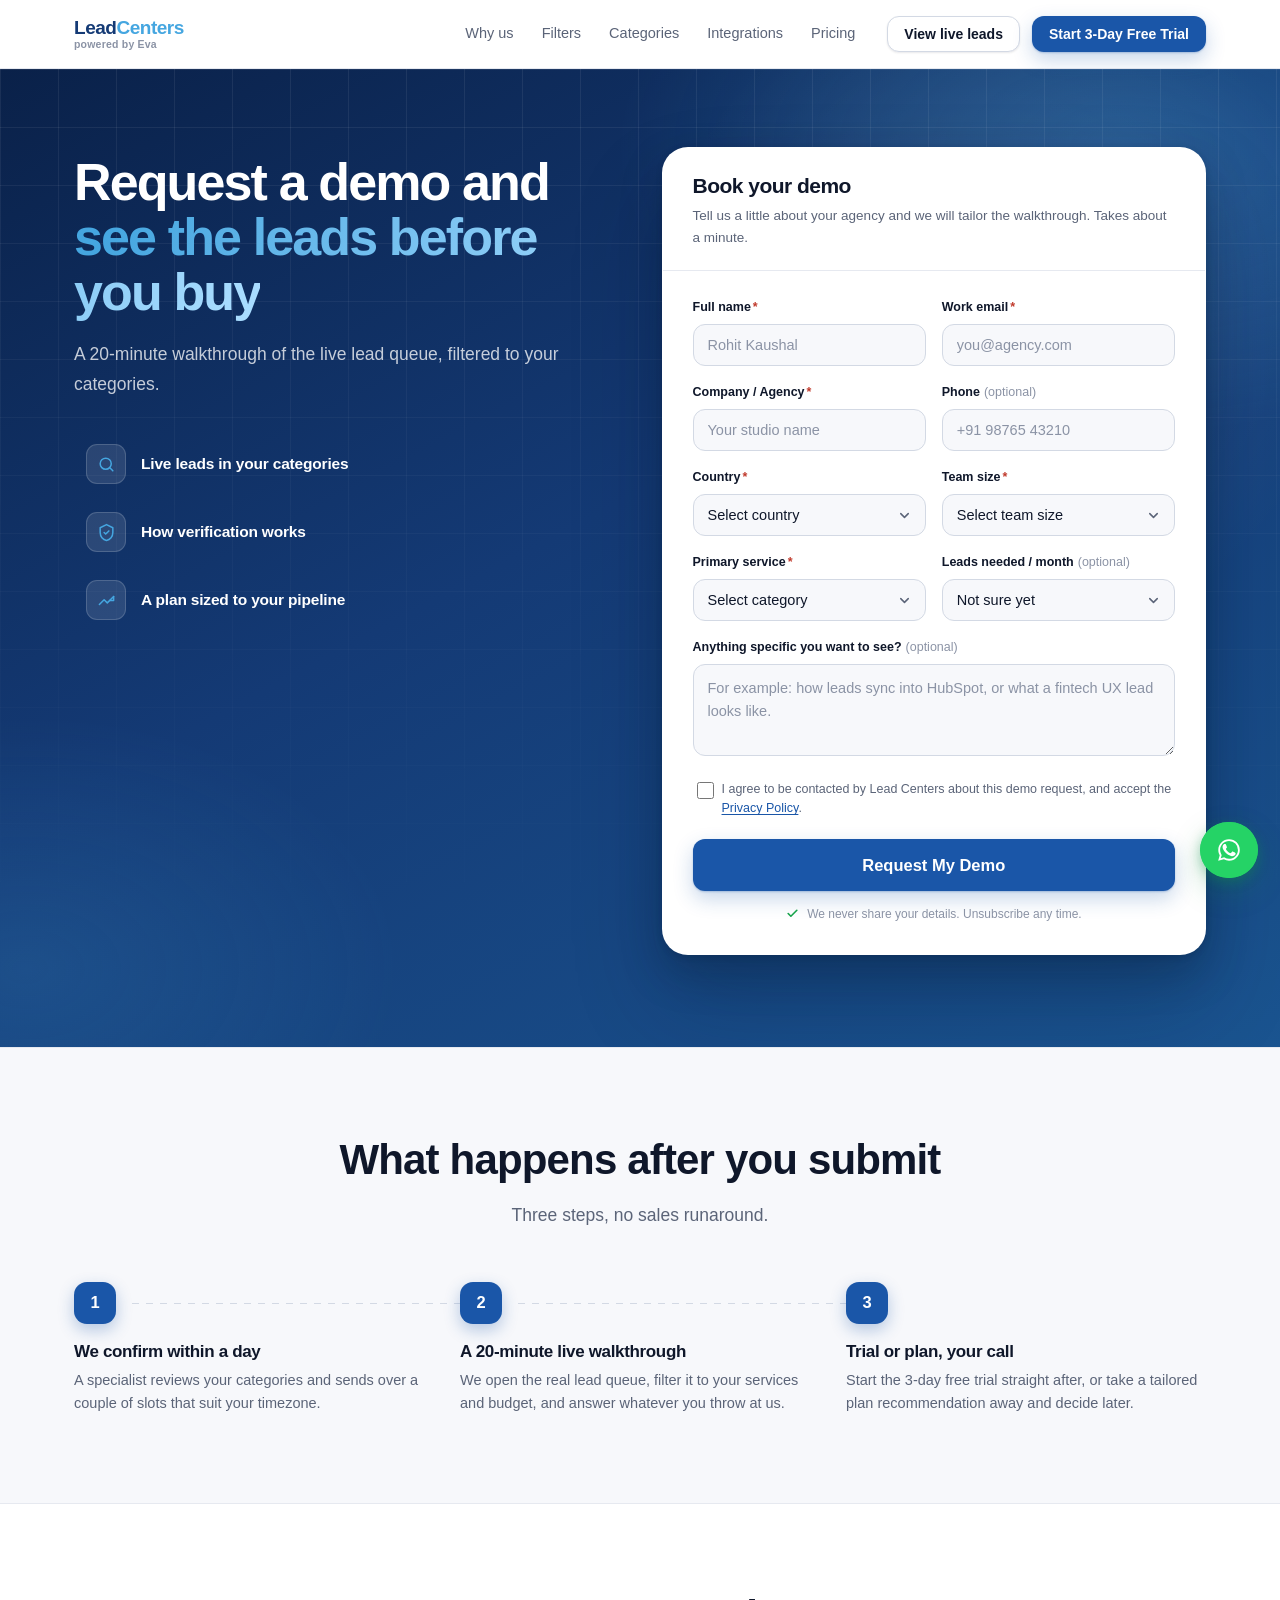
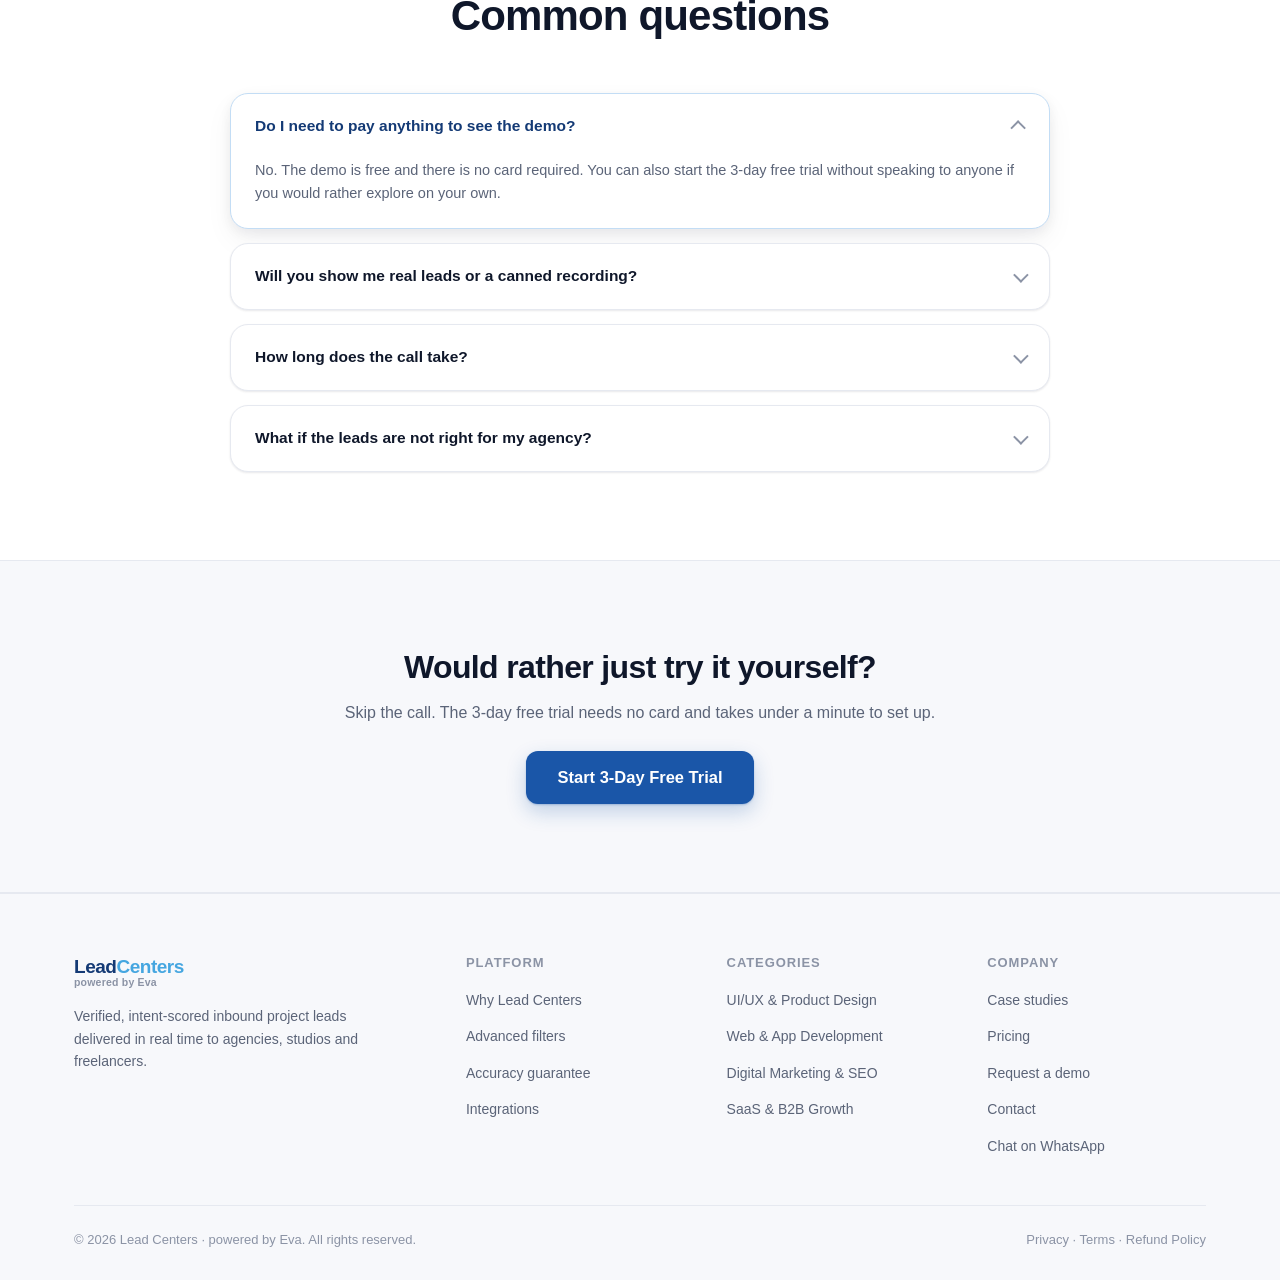
==== demo/index.html @ 60be4089 "Fix dead-end links, add WhatsApp contact Links - The four pricing-card CTAs (Start Free Trial, Get S" ====
<!DOCTYPE html>
<html lang="en">
<head>
<meta charset="utf-8">
<meta name="viewport" content="width=device-width, initial-scale=1">
<title>Request a Demo | Lead Centers</title>
<meta name="description" content="Book a 20-minute walkthrough of Lead Centers. See live verified inbound project leads, advanced filters and CRM sync before you commit to anything.">
<meta name="theme-color" content="#143a75">

<meta property="og:type" content="website">
<meta property="og:title" content="Request a Demo | Lead Centers">
<meta property="og:description" content="See how Lead Centers delivers verified, intent-scored inbound project leads straight to your inbox.">

<link rel="icon" type="image/svg+xml" href="../assets/img/favicon.svg">

<!-- Stylesheets: load order matters -->
<link rel="stylesheet" href="../assets/css/base.css">
<link rel="stylesheet" href="../assets/css/layout.css">
<link rel="stylesheet" href="../assets/css/components.css">
<link rel="stylesheet" href="../assets/css/responsive.css">
<link rel="stylesheet" href="../assets/css/demo.css">
</head>
<body>

<!-- ══════════════════════════════════════ HEADER ══════════════════════════ -->
<header class="site-head">
  <div class="wrap">
    <div class="site-head__inner" id="headInner">
      <a href="../index.html" class="brand" aria-label="Lead Centers home">
        <span class="brand__word">
          <b>Lead<em>Centers</em></b>
          <small>powered by Eva</small>
        </span>
      </a>

      <nav class="nav" aria-label="Primary">
        <a href="../index.html#benefits">Why us</a>
        <a href="../index.html#filters">Filters</a>
        <a href="../index.html#categories">Categories</a>
        <a href="../index.html#integrations">Integrations</a>
        <a href="../index.html#pricing">Pricing</a>
      </nav>

      <div class="head-cta">
        <a href="../index.html#preview" class="btn btn--ghost btn--sm">View live leads</a>
        <a href="../index.html#pricing" class="btn btn--primary btn--sm">Start 3-Day Free Trial</a>
      </div>

      <button class="burger" id="burger" aria-label="Toggle menu" aria-expanded="false"><span></span></button>
    </div>
  </div>

  <div class="nav-drop" id="navDrop">
    <div class="wrap" style="padding-inline:0">
      <a href="../index.html#benefits">Why us</a>
      <a href="../index.html#filters">Filters</a>
      <a href="../index.html#categories">Categories</a>
      <a href="../index.html#integrations">Integrations</a>
      <a href="../index.html#pricing">Pricing</a>
      <a href="../index.html#preview">Live lead preview</a>
      <a href="../index.html#pricing" class="btn btn--primary btn--block">Start 3-Day Free Trial</a>
    </div>
  </div>
</header>

<!-- ══════════════════════════════ DEMO REQUEST ════════════════════════════ -->
<section class="demo" id="top">
  <svg width="0" height="0" style="position:absolute" aria-hidden="true" focusable="false">
    <symbol id="i-check" viewBox="0 0 24 24"><path d="M20 6 9 17l-5-5" fill="none" stroke="currentColor" stroke-width="3.2" stroke-linecap="round" stroke-linejoin="round"/></symbol>
  </svg>

  <div class="wrap">
    <div class="demo__grid">

      <!-- Left: pitch -->
      <div class="demo__pitch">
        <h1>Request a demo and <span class="accent">see the leads before you buy</span></h1>

        <p class="demo__sub">
          A 20-minute walkthrough of the live lead queue, filtered to your categories.
        </p>

        <div class="demo__points">
          <div class="dpoint">
            <div class="dpoint__ic">
              <svg width="19" height="19" viewBox="0 0 24 24" fill="none" stroke="currentColor" stroke-width="1.9" stroke-linecap="round" stroke-linejoin="round"><circle cx="11" cy="11" r="7"/><path d="m20 20-3.5-3.5"/></svg>
            </div>
            <b>Live leads in your categories</b>
          </div>

          <div class="dpoint">
            <div class="dpoint__ic">
              <svg width="19" height="19" viewBox="0 0 24 24" fill="none" stroke="currentColor" stroke-width="1.9" stroke-linecap="round" stroke-linejoin="round"><path d="M12 2 4 6v6c0 5 3.4 9.2 8 10 4.6-.8 8-5 8-10V6Z"/><path d="m9 12 2 2 4-4"/></svg>
            </div>
            <b>How verification works</b>
          </div>

          <div class="dpoint">
            <div class="dpoint__ic">
              <svg width="19" height="19" viewBox="0 0 24 24" fill="none" stroke="currentColor" stroke-width="1.9" stroke-linecap="round" stroke-linejoin="round"><path d="M3 17l6-6 4 4 8-8"/><path d="M21 7v5h-5"/></svg>
            </div>
            <b>A plan sized to your pipeline</b>
          </div>
        </div>

      </div>

      <!-- Right: form -->
      <div class="fcard" id="fcard">
        <div class="fcard__head">
          <h2>Book your demo</h2>
          <p>Tell us a little about your agency and we will tailor the walkthrough. Takes about a minute.</p>
        </div>

        <div class="fcard__body">
          <form id="demoForm" novalidate>
            <div class="frow">
              <label class="field" data-field>
                <span class="field__label">Full name<span class="req">*</span></span>
                <input type="text" name="name" placeholder="Rohit Kaushal" autocomplete="name" required>
                <span class="field__err">Please enter your full name.</span>
              </label>

              <label class="field" data-field>
                <span class="field__label">Work email<span class="req">*</span></span>
                <input type="email" name="email" placeholder="you@agency.com" autocomplete="email" required>
                <span class="field__err">Please enter a valid work email address.</span>
              </label>
            </div>

            <div class="frow">
              <label class="field" data-field>
                <span class="field__label">Company / Agency<span class="req">*</span></span>
                <input type="text" name="company" placeholder="Your studio name" autocomplete="organization" required>
                <span class="field__err">Please enter your company name.</span>
              </label>

              <label class="field" data-field>
                <span class="field__label">Phone<span class="opt">(optional)</span></span>
                <input type="tel" name="phone" placeholder="+91 98765 43210" autocomplete="tel">
                <span class="field__err">Please enter a valid phone number.</span>
              </label>
            </div>

            <div class="frow">
              <label class="field" data-field>
                <span class="field__label">Country<span class="req">*</span></span>
                <select name="country" required>
                  <option value="">Select country</option>
                  <option>India</option>
                  <option>United States</option>
                  <option>United Kingdom</option>
                  <option>Canada</option>
                  <option>Australia</option>
                  <option>United Arab Emirates</option>
                  <option>Singapore</option>
                  <option>Germany</option>
                  <option>Other</option>
                </select>
                <span class="field__err">Please select your country.</span>
              </label>

              <label class="field" data-field>
                <span class="field__label">Team size<span class="req">*</span></span>
                <select name="team" required>
                  <option value="">Select team size</option>
                  <option>Just me</option>
                  <option>2 to 5</option>
                  <option>6 to 10</option>
                  <option>11 to 20</option>
                  <option>21+</option>
                </select>
                <span class="field__err">Please select your team size.</span>
              </label>
            </div>

            <div class="frow">
              <label class="field" data-field>
                <span class="field__label">Primary service<span class="req">*</span></span>
                <select name="category" required>
                  <option value="">Select category</option>
                  <option>UI/UX &amp; Product Design</option>
                  <option>Web &amp; App Development</option>
                  <option>Digital Marketing &amp; SEO</option>
                  <option>SaaS &amp; B2B Growth</option>
                  <option>Multiple categories</option>
                </select>
                <span class="field__err">Please select your primary service.</span>
              </label>

              <label class="field" data-field>
                <span class="field__label">Leads needed / month<span class="opt">(optional)</span></span>
                <select name="volume">
                  <option value="">Not sure yet</option>
                  <option>Under 10</option>
                  <option>10 to 25</option>
                  <option>26 to 50</option>
                  <option>51 to 100</option>
                  <option>100+</option>
                </select>
                <span class="field__err"></span>
              </label>
            </div>

            <label class="field" data-field>
              <span class="field__label">Anything specific you want to see?<span class="opt">(optional)</span></span>
              <textarea name="message" placeholder="For example: how leads sync into HubSpot, or what a fintech UX lead looks like."></textarea>
              <span class="field__err"></span>
            </label>

            <label class="consent" id="consentWrap">
              <input type="checkbox" name="consent" required>
              <span>I agree to be contacted by Lead Centers about this demo request, and accept the <a href="#top">Privacy Policy</a>.</span>
            </label>

            <button type="submit" class="btn btn--primary btn--block btn--lg">Request My Demo</button>

            <p class="fcard__foot">
              <svg width="13" height="13" viewBox="0 0 24 24" fill="none" stroke="currentColor" stroke-width="3" stroke-linecap="round" stroke-linejoin="round"><polyline points="20 6 9 17 4 12"/></svg>
              We never share your details. Unsubscribe any time.
            </p>
          </form>
        </div>

        <div class="fdone" id="fdone">
          <div class="fdone__ic">
            <svg width="28" height="28" viewBox="0 0 24 24" fill="none" stroke="currentColor" stroke-width="2.8" stroke-linecap="round" stroke-linejoin="round"><polyline points="20 6 9 17 4 12"/></svg>
          </div>
          <h2>Demo request received</h2>
          <p>Thanks, <span id="doneName">there</span>. Our team will reach out within one business day to schedule your walkthrough.</p>
          <a href="../index.html#pricing" class="btn btn--ghost">Meanwhile, view pricing</a>
        </div>
      </div>

    </div>
  </div>
</section>

<!-- ══════════════════════════ WHAT HAPPENS NEXT ═══════════════════════════ -->
<section class="section--tint section--edge">
  <div class="wrap">
    <div class="head reveal">
      <h2 class="h2">What happens after you submit</h2>
      <p class="lede">Three steps, no sales runaround.</p>
    </div>

    <div class="dsteps">
      <div class="dstep reveal">
        <div class="dstep__n">1</div>
        <h3>We confirm within a day</h3>
        <p>A specialist reviews your categories and sends over a couple of slots that suit your timezone.</p>
      </div>
      <div class="dstep reveal">
        <div class="dstep__n">2</div>
        <h3>A 20-minute live walkthrough</h3>
        <p>We open the real lead queue, filter it to your services and budget, and answer whatever you throw at us.</p>
      </div>
      <div class="dstep reveal">
        <div class="dstep__n">3</div>
        <h3>Trial or plan, your call</h3>
        <p>Start the 3-day free trial straight after, or take a tailored plan recommendation away and decide later.</p>
      </div>
    </div>
  </div>
</section>

<!-- ══════════════════════════════════ FAQ ═════════════════════════════════ -->
<section>
  <div class="wrap">
    <div class="head reveal">
      <h2 class="h2">Common questions</h2>
    </div>

    <div class="faq reveal">
      <details open>
        <summary>Do I need to pay anything to see the demo?</summary>
        <p>No. The demo is free and there is no card required. You can also start the 3-day free trial without speaking to anyone if you would rather explore on your own.</p>
      </details>
      <details>
        <summary>Will you show me real leads or a canned recording?</summary>
        <p>Real leads, live. We open the current queue and filter it to your categories, budget bands and regions so you can judge the quality yourself. Contact details stay masked until you are on a plan.</p>
      </details>
      <details>
        <summary>How long does the call take?</summary>
        <p>Twenty minutes is usually enough. If your team wants a deeper session on CRM sync, webhooks or the API, we will book a longer follow-up.</p>
      </details>
      <details>
        <summary>What if the leads are not right for my agency?</summary>
        <p>Then we will tell you. If your services or target budgets fall outside what our queue reliably carries, it is better for both sides to say so on the call than to sell you a plan you will cancel.</p>
      </details>
    </div>
  </div>
</section>

<!-- ═══════════════════════════════ CLOSING CTA ════════════════════════════ -->
<section class="section--tint section--edge">
  <div class="wrap">
    <div class="dcta reveal">
      <h2 class="h2">Would rather just try it yourself?</h2>
      <p>Skip the call. The 3-day free trial needs no card and takes under a minute to set up.</p>
      <a href="../index.html#pricing" class="btn btn--primary btn--lg">Start 3-Day Free Trial</a>
    </div>
  </div>
</section>

<!-- ══════════════════════════════════ FOOTER ══════════════════════════════ -->
<footer class="site-foot">
  <div class="wrap">
    <div class="foot__grid foot">
      <div class="foot__about">
        <a href="../index.html" class="brand">
          <span class="brand__word"><b>Lead<em>Centers</em></b><small>powered by Eva</small></span>
        </a>
        <p>Verified, intent-scored inbound project leads delivered in real time to agencies, studios and freelancers.</p>
      </div>

      <div>
        <h4>Platform</h4>
        <ul>
          <li><a href="../index.html#benefits">Why Lead Centers</a></li>
          <li><a href="../index.html#filters">Advanced filters</a></li>
          <li><a href="../index.html#guarantee">Accuracy guarantee</a></li>
          <li><a href="../index.html#integrations">Integrations</a></li>
        </ul>
      </div>

      <div>
        <h4>Categories</h4>
        <ul>
          <li><a href="../index.html#categories">UI/UX &amp; Product Design</a></li>
          <li><a href="../index.html#categories">Web &amp; App Development</a></li>
          <li><a href="../index.html#categories">Digital Marketing &amp; SEO</a></li>
          <li><a href="../index.html#categories">SaaS &amp; B2B Growth</a></li>
        </ul>
      </div>

      <div>
        <h4>Company</h4>
        <ul>
          <li><a href="../index.html#results">Case studies</a></li>
          <li><a href="../index.html#pricing">Pricing</a></li>
          <li><a href="./">Request a demo</a></li>
          <li><a href="./">Contact</a></li>
          <li><a href="https://wa.me/919999999999?text=Hi%20Lead%20Centers%2C%20I%27d%20like%20to%20know%20more." target="_blank" rel="noopener">Chat on WhatsApp</a></li>
        </ul>
      </div>
    </div>

    <div class="foot__base">
      <span>© <span id="yr">2026</span> Lead Centers · powered by Eva. All rights reserved.</span>
      <span>Privacy · Terms · Refund Policy</span>
    </div>
  </div>
</footer>

<!-- ═══════════════════════════ WHATSAPP FLOAT ════════════════════════════ -->
<!-- Replace the number in the href with the real WhatsApp business number.
     Format: country code + number, digits only, no + or spaces. -->
<a class="wa" target="_blank" rel="noopener"
   href="https://wa.me/919999999999?text=Hi%20Lead%20Centers%2C%20I%27d%20like%20to%20book%20a%20demo."
   aria-label="Chat with Lead Centers on WhatsApp">
  <svg width="26" height="26" viewBox="0 0 24 24" fill="currentColor" aria-hidden="true">
    <path d="M17.47 14.38c-.3-.15-1.75-.86-2.02-.96-.27-.1-.47-.15-.67.15-.2.3-.77.96-.94 1.16-.17.2-.35.22-.64.08-.3-.15-1.25-.46-2.38-1.47-.88-.78-1.47-1.75-1.64-2.05-.17-.3-.02-.46.13-.6.13-.13.3-.35.45-.52.15-.17.2-.3.3-.5.1-.2.05-.37-.02-.52-.08-.15-.67-1.6-.92-2.2-.24-.58-.49-.5-.67-.51h-.57c-.2 0-.52.07-.79.37-.27.3-1.04 1.02-1.04 2.48s1.06 2.88 1.21 3.08c.15.2 2.1 3.2 5.08 4.49.71.3 1.26.49 1.69.63.71.22 1.36.19 1.87.12.57-.09 1.75-.72 2-1.41.25-.7.25-1.29.17-1.41-.07-.13-.27-.2-.57-.35z"/>
    <path d="M12.04 2C6.58 2 2.13 6.45 2.13 11.91c0 1.75.46 3.45 1.32 4.95L2 22l5.25-1.38a9.86 9.86 0 0 0 4.79 1.22h.01c5.46 0 9.91-4.45 9.91-9.91 0-2.65-1.03-5.14-2.9-7.01A9.82 9.82 0 0 0 12.04 2zm0 18.13h-.01a8.2 8.2 0 0 1-4.18-1.15l-.3-.18-3.12.82.83-3.04-.2-.31a8.19 8.19 0 0 1-1.26-4.36c0-4.54 3.7-8.23 8.24-8.23a8.18 8.18 0 0 1 5.82 2.42 8.18 8.18 0 0 1 2.41 5.82c0 4.54-3.69 8.21-8.23 8.21z"/>
  </svg>
  <span class="wa__label">Chat on WhatsApp</span>
</a>

<script src="../assets/js/main.js"></script>
<script src="../assets/js/demo.js"></script>
</body>
</html>
---- assets/css/base.css ----
/* Lead Centers | Foundations: design tokens, reset, layout helpers, buttons
   Part of the split stylesheet. Load order: base, layout, components, responsive. */

/* --- Design tokens ------------------------------------------------------- */
:root {
  /* Brand, sampled from the Lead Centers logo */
  --navy:         #143a75;  /* logo background navy */
  --sky:          #45a6e0;  /* "Centers" light blue */
  --brand:        #1a56a8;  /* primary action blue */
  --brand-dark:   #143a75;
  --brand-soft:   #eaf2fc;
  --brand-border: #c3ddf5;

  /* Accents */
  --green:        #16a34a;
  --green-soft:   #eafaf0;
  --amber:        #b45309;
  --amber-soft:   #fef6e7;
  --violet:       #2f8fce;  /* sky family, used for intent/secondary tags */
  --violet-soft:  #e7f4fd;

  /* Neutrals */
  --ink:          #0f172a;
  --ink-2:        #334155;
  --muted:        #5b6478;
  --muted-2:      #8b93a5;
  --line:         #e6e9f0;
  --line-strong:  #d3d9e4;
  --surface:      #ffffff;
  --surface-2:    #f7f8fb;
  --surface-3:    #f1f3f9;

  /* Shape & depth */
  --r-sm: 8px;
  --r-md: 12px;
  --r-lg: 18px;
  --r-xl: 26px;
  --shadow-sm: 0 1px 2px rgba(15, 23, 42, .06), 0 1px 3px rgba(15, 23, 42, .04);
  --shadow-md: 0 4px 12px rgba(15, 23, 42, .06), 0 12px 28px rgba(15, 23, 42, .05);
  --shadow-lg: 0 10px 24px rgba(15, 23, 42, .08), 0 28px 60px rgba(15, 23, 42, .08);

  /* Layout */
  --maxw: 1180px;
  --gutter: 24px;

  --sans: "Inter", -apple-system, BlinkMacSystemFont, "Segoe UI", Roboto,
          "Helvetica Neue", Arial, sans-serif;
  --mono: ui-monospace, SFMono-Regular, "SF Mono", Menlo, Consolas, monospace;
}

/* --- Base ---------------------------------------------------------------- */
*, *::before, *::after { box-sizing: border-box; }

html { scroll-behavior: smooth; scroll-padding-top: 88px; }

body {
  margin: 0;
  font-family: var(--sans);
  font-size: 16px;
  line-height: 1.6;
  color: var(--ink-2);
  background: var(--surface);
  -webkit-font-smoothing: antialiased;
  text-rendering: optimizeLegibility;
}

h1, h2, h3, h4 {
  margin: 0;
  color: var(--ink);
  line-height: 1.15;
  letter-spacing: -0.02em;
  font-weight: 700;
}

p { margin: 0; }
a { color: inherit; text-decoration: none; }
img, svg { max-width: 100%; display: block; }
ul { margin: 0; padding: 0; list-style: none; }

/* --- Layout helpers ------------------------------------------------------ */
.wrap {
  width: 100%;
  max-width: var(--maxw);
  margin-inline: auto;
  padding-inline: var(--gutter);
}

section { padding: 88px 0; }
.section--tint { background: var(--surface-2); }
.section--edge { border-top: 1px solid var(--line); border-bottom: 1px solid var(--line); }

.head { max-width: 720px; margin: 0 auto 52px; text-align: center; }
.head--left { margin-inline: 0; text-align: left; }

.h2 { font-size: clamp(28px, 3.6vw, 42px); }
.h3 { font-size: clamp(21px, 2.2vw, 26px); }

.lede {
  margin-top: 16px;
  font-size: 17.5px;
  color: var(--muted);
  line-height: 1.65;
}

.grid { display: grid; gap: 22px; }
.grid-2 { grid-template-columns: repeat(2, 1fr); }
.grid-3 { grid-template-columns: repeat(3, 1fr); }
.grid-4 { grid-template-columns: repeat(4, 1fr); }

/* --- Buttons ------------------------------------------------------------- */
.btn {
  display: inline-flex;
  align-items: center;
  justify-content: center;
  gap: 9px;
  font-family: inherit;
  font-size: 15px;
  font-weight: 620;
  line-height: 1;
  padding: 14px 22px;
  border-radius: var(--r-md);
  border: 1px solid transparent;
  cursor: pointer;
  white-space: nowrap;
  transition: transform .14s ease, box-shadow .18s ease, background .18s ease,
              border-color .18s ease, color .18s ease;
}
.btn:active { transform: translateY(1px); }

.btn--primary {
  background: var(--brand);
  color: #fff;
  box-shadow: 0 1px 2px rgba(26, 86, 168,.28), 0 8px 20px rgba(26, 86, 168,.24);
}
.btn--primary:hover { background: var(--brand-dark); box-shadow: 0 2px 4px rgba(26,86,168,.3), 0 14px 28px rgba(26,86,168,.28); }

.btn--ghost {
  background: var(--surface);
  color: var(--ink);
  border-color: var(--line-strong);
  box-shadow: var(--shadow-sm);
}
.btn--ghost:hover { border-color: var(--muted-2); background: var(--surface-2); }

.btn--sm { padding: 10px 16px; font-size: 14px; }
.btn--lg { padding: 17px 30px; font-size: 16.5px; }
.btn--block { width: 100%; }

.btn--onbrand { background: #fff; color: var(--brand-dark); }
.btn--onbrand:hover { background: #f3f6ff; }

.btn--outline-light {
  background: transparent;
  color: #fff;
  border-color: rgba(255, 255, 255, .45);
}
.btn--outline-light:hover { background: rgba(255, 255, 255, .12); border-color: #fff; }
---- assets/css/layout.css ----
/* Lead Centers | Page chrome: header, mobile nav, hero, footer, reveal utility
   Part of the split stylesheet. Load order: base, layout, components, responsive. */

/* --- Header -------------------------------------------------------------- */
.site-head {
  position: sticky;
  top: 0;
  z-index: 60;
  background: rgba(255, 255, 255, .86);
  backdrop-filter: saturate(180%) blur(14px);
  -webkit-backdrop-filter: saturate(180%) blur(14px);
  border-bottom: 1px solid var(--line);
}

.site-head__inner {
  display: flex;
  align-items: center;
  gap: 32px;
  height: 68px;
}

.brand { display: flex; align-items: center; }

.brand__word { display: flex; flex-direction: column; line-height: 1.14; }
.brand__word b { font-size: 19px; font-weight: 780; color: var(--navy); letter-spacing: -.025em; }
.brand__word b em { font-style: normal; color: var(--sky); }
.brand__word small { font-size: 10.5px; color: var(--muted-2); font-weight: 560; letter-spacing: .02em; }

.nav { display: flex; align-items: center; gap: 28px; margin-left: auto; }
.nav a { font-size: 14.5px; font-weight: 520; color: var(--muted); transition: color .15s ease; }
.nav a:hover { color: var(--ink); }

.head-cta { display: flex; align-items: center; gap: 12px; }

.burger {
  display: none;
  margin-left: auto;
  width: 42px; height: 42px;
  border: 1px solid var(--line-strong);
  border-radius: var(--r-sm);
  background: var(--surface);
  cursor: pointer;
  align-items: center; justify-content: center;
}
.burger span { display: block; width: 17px; height: 1.8px; background: var(--ink); position: relative; }
.burger span::before, .burger span::after {
  content: ""; position: absolute; left: 0; width: 17px; height: 1.8px; background: var(--ink);
}
.burger span::before { top: -5.5px; }
.burger span::after  { top:  5.5px; }

/* Mobile dropdown is hidden at every width; only the <=860px rules reveal it */
.nav-drop { display: none; }

/* --- Hero ---------------------------------------------------------------- */
.hero {
  position: relative;
  padding: 84px 0 76px;
  overflow: hidden;
  background:
    radial-gradient(1100px 520px at 78% -8%, #e6f2fb 0%, rgba(230, 242, 251, 0) 62%),
    radial-gradient(760px 420px at 6% 4%, #eaf1fa 0%, rgba(234, 241, 250, 0) 58%),
    var(--surface);
}
.hero::after {
  content: "";
  position: absolute; inset: 0;
  background-image:
    linear-gradient(var(--line) 1px, transparent 1px),
    linear-gradient(90deg, var(--line) 1px, transparent 1px);
  background-size: 62px 62px;
  mask-image: radial-gradient(700px 420px at 50% 0%, #000 0%, transparent 78%);
  -webkit-mask-image: radial-gradient(700px 420px at 50% 0%, #000 0%, transparent 78%);
  opacity: .5;
  pointer-events: none;
}
.hero > .wrap { position: relative; z-index: 1; }

.hero__grid {
  display: grid;
  grid-template-columns: 1.02fr .98fr;
  gap: 56px;
  align-items: center;
}

.hero h1 {
  font-size: clamp(34px, 4.7vw, 56px);
  letter-spacing: -.035em;
  line-height: 1.06;
}
.hero h1 .accent {
  background: linear-gradient(115deg, var(--navy) 8%, var(--sky) 94%);
  -webkit-background-clip: text;
  background-clip: text;
  color: transparent;
}

.hero__sub { margin-top: 22px; font-size: 18px; color: var(--muted); max-width: 560px; line-height: 1.65; }

.hero__cta { display: flex; flex-wrap: wrap; gap: 14px; margin-top: 34px; }
.hero__note { margin-top: 16px; font-size: 13.5px; color: var(--muted-2); display: flex; align-items: center; gap: 8px; }


/* Hero visual: inbox mock */
.inbox {
  background: var(--surface);
  border: 1px solid var(--line);
  border-radius: var(--r-xl);
  box-shadow: var(--shadow-lg);
  overflow: hidden;
}
.inbox__bar {
  display: flex; align-items: center; gap: 8px;
  padding: 13px 18px;
  background: var(--surface-2);
  border-bottom: 1px solid var(--line);
}
.dot { width: 10px; height: 10px; border-radius: 50%; }
.dot--r { background: #ff5f57; } .dot--y { background: #febc2e; } .dot--g { background: #28c840; }
.inbox__title { margin-left: 10px; font-size: 12.5px; font-weight: 600; color: var(--muted); }
.inbox__live {
  margin-left: auto; display: inline-flex; align-items: center; gap: 6px;
  font-size: 11.5px; font-weight: 650; color: var(--green);
  background: var(--green-soft); padding: 4px 10px; border-radius: 100px;
}
.blip { width: 6px; height: 6px; border-radius: 50%; background: var(--green); animation: blip 1.7s ease-in-out infinite; }
@keyframes blip { 0%,100% { opacity: 1; transform: scale(1); } 50% { opacity: .35; transform: scale(.8); } }

.inbox__list { padding: 10px; display: grid; gap: 8px; }
.mailrow {
  display: grid;
  grid-template-columns: 38px 1fr auto;
  gap: 13px;
  align-items: center;
  padding: 13px;
  border-radius: var(--r-md);
  border: 1px solid transparent;
  transition: background .2s ease, border-color .2s ease;
}
.mailrow:hover { background: var(--surface-2); border-color: var(--line); }
.mailrow--new { background: var(--brand-soft); border-color: var(--brand-border); }
.avatar {
  width: 38px; height: 38px; border-radius: 10px;
  display: grid; place-items: center;
  font-size: 13px; font-weight: 700; color: #fff;
  background: linear-gradient(140deg, #2f7fc4, var(--navy));
}
.avatar--v { background: linear-gradient(140deg, var(--sky), #1f6fb5); }
.avatar--g { background: linear-gradient(140deg, #22c55e, #15803d); }
.mailrow__t { font-size: 13.8px; font-weight: 650; color: var(--ink); }
.mailrow__m { font-size: 12.5px; color: var(--muted); margin-top: 2px; }
.mailrow__time { font-size: 11.5px; color: var(--muted-2); white-space: nowrap; }
.tick { color: var(--green); font-weight: 700; }

.floatcard {
  position: absolute;
  right: -14px; bottom: -22px;
  background: var(--surface);
  border: 1px solid var(--line);
  border-radius: var(--r-lg);
  box-shadow: var(--shadow-md);
  padding: 14px 18px;
  display: flex; align-items: center; gap: 12px;
}
.floatcard__icon {
  width: 34px; height: 34px; border-radius: 9px;
  background: var(--green-soft); color: var(--green);
  display: grid; place-items: center; font-weight: 800; font-size: 15px;
}
.floatcard__n { font-size: 16px; font-weight: 750; color: var(--ink); letter-spacing: -.02em; }
.floatcard__l { font-size: 11.5px; color: var(--muted); }

.hero__visual { position: relative; }

/* --- Footer -------------------------------------------------------------- */
.site-foot { background: var(--surface-2); border-top: 1px solid var(--line); padding: 62px 0 30px; }
.foot__grid { display: grid; grid-template-columns: 1.6fr repeat(3, 1fr); gap: 42px; }
.foot__about p { font-size: 14px; color: var(--muted); margin-top: 16px; max-width: 300px; }
.foot h4 { font-size: 13px; letter-spacing: .07em; text-transform: uppercase; color: var(--muted-2); margin-bottom: 16px; font-weight: 680; }
.foot ul { display: grid; gap: 11px; }
.foot a { font-size: 14px; color: var(--muted); }
.foot a:hover { color: var(--brand); }
.foot__base {
  margin-top: 46px; padding-top: 24px; border-top: 1px solid var(--line);
  display: flex; flex-wrap: wrap; gap: 14px; align-items: center; justify-content: space-between;
  font-size: 13px; color: var(--muted-2);
}

/* --- Reveal animation ---------------------------------------------------- */
.reveal { opacity: 0; transform: translateY(16px); transition: opacity .55s ease, transform .55s ease; }
.reveal.in { opacity: 1; transform: none; }
---- assets/css/components.css ----
/* Lead Centers | Section components: cards, guarantee, filters, comparison, pricing
   Part of the split stylesheet. Load order: base, layout, components, responsive. */

/* --- Benefit cards ------------------------------------------------------- */
.card {
  background: var(--surface);
  border: 1px solid var(--line);
  border-radius: var(--r-lg);
  padding: 26px;
  box-shadow: var(--shadow-sm);
  transition: transform .18s ease, box-shadow .22s ease, border-color .18s ease;
}
.card:hover { transform: translateY(-3px); box-shadow: var(--shadow-md); border-color: var(--line-strong); }

.card__icon {
  width: 44px; height: 44px;
  border-radius: 12px;
  display: grid; place-items: center;
  margin-bottom: 18px;
  background: var(--brand-soft);
  color: var(--brand);
}
.card__icon--g { background: var(--green-soft); color: var(--green); }
.card__icon--v { background: var(--violet-soft); color: var(--violet); }
.card__icon--a { background: var(--amber-soft); color: var(--amber); }
.card h3 { font-size: 17.5px; margin-bottom: 9px; letter-spacing: -.015em; }
.card p { font-size: 14.5px; color: var(--muted); line-height: 1.62; }

/* --- Guarantee ----------------------------------------------------------- */
.guarantee { display: grid; grid-template-columns: 1fr 1fr; gap: 60px; align-items: center; }

.guarantee__list { display: grid; gap: 22px; margin-top: 30px; }
.gitem { display: grid; grid-template-columns: 42px 1fr; gap: 16px; }
.gitem__badge {
  width: 42px; height: 42px; border-radius: 12px;
  display: grid; place-items: center;
  background: var(--green-soft); color: var(--green);
}
.gitem h4 { font-size: 16.5px; margin-bottom: 5px; }
.gitem p { font-size: 14.5px; color: var(--muted); }

.dial {
  background: var(--surface);
  border: 1px solid var(--line);
  border-radius: var(--r-xl);
  padding: 40px;
  box-shadow: var(--shadow-lg);
  text-align: center;
}
.dial__ring {
  width: 190px; height: 190px;
  margin: 0 auto 26px;
  border-radius: 50%;
  display: grid; place-items: center;
  background: conic-gradient(var(--green) 0% 95%, var(--surface-3) 95% 100%);
  position: relative;
}
.dial__ring::after {
  content: "";
  position: absolute; inset: 15px;
  background: var(--surface);
  border-radius: 50%;
}
.dial__val { position: relative; z-index: 1; }
.dial__val b { display: block; font-size: 40px; font-weight: 780; color: var(--ink); letter-spacing: -.04em; line-height: 1; }
.dial__val span { font-size: 12.5px; color: var(--muted); font-weight: 560; }

.dial__foot {
  display: grid; grid-template-columns: 1fr 1fr; gap: 1px;
  background: var(--line);
  border: 1px solid var(--line);
  border-radius: var(--r-md);
  overflow: hidden;
  margin-top: 6px;
}
.dial__cell { background: var(--surface); padding: 16px 12px; }
.dial__cell b { display: block; font-size: 19px; font-weight: 740; color: var(--ink); letter-spacing: -.02em; }
.dial__cell span { font-size: 12px; color: var(--muted); }

/* --- Filters ------------------------------------------------------------- */
.filters { display: grid; grid-template-columns: .92fr 1.08fr; gap: 52px; align-items: start; }

.fpanel {
  background: var(--surface);
  border: 1px solid var(--line);
  border-radius: var(--r-xl);
  box-shadow: var(--shadow-md);
  overflow: hidden;
}
.fpanel__head {
  padding: 18px 22px;
  border-bottom: 1px solid var(--line);
  display: flex; align-items: center; gap: 10px;
  background: var(--surface-2);
}
.fpanel__head h4 { font-size: 14.5px; }
.fpanel__reset {
  margin-left: auto; font-size: 12.5px; font-weight: 600; color: var(--brand);
  background: none; border: 0; cursor: pointer; font-family: inherit; padding: 4px 6px; border-radius: 6px;
}
.fpanel__reset:hover { background: var(--brand-soft); }

.fgroup { padding: 20px 22px; border-bottom: 1px solid var(--line); }
.fgroup__label {
  display: flex; align-items: center; justify-content: space-between;
  font-size: 12px; font-weight: 680; letter-spacing: .07em; text-transform: uppercase;
  color: var(--muted-2); margin-bottom: 13px;
}
.chips { display: flex; flex-wrap: wrap; gap: 8px; }
.chip {
  font-family: inherit;
  font-size: 13px;
  font-weight: 560;
  color: var(--ink-2);
  background: var(--surface);
  border: 1px solid var(--line-strong);
  border-radius: 100px;
  padding: 7px 14px;
  cursor: pointer;
  transition: all .15s ease;
}
.chip:hover { border-color: var(--brand); color: var(--brand); }
.chip[aria-pressed="true"] {
  background: var(--brand);
  border-color: var(--brand);
  color: #fff;
  box-shadow: 0 2px 8px rgba(26, 86, 168,.28);
}

.fresult { padding: 22px; display: flex; align-items: center; gap: 16px; background: var(--surface-2); }
.fresult__n { font-size: 30px; font-weight: 780; color: var(--brand); letter-spacing: -.035em; line-height: 1; }
.fresult__l { font-size: 13px; color: var(--muted); }
.fresult .btn { margin-left: auto; }

.intent-list { display: grid; gap: 14px; margin-top: 28px; }
.intent {
  display: grid; grid-template-columns: auto 1fr auto; gap: 16px; align-items: center;
  background: var(--surface); border: 1px solid var(--line);
  border-radius: var(--r-md); padding: 16px 18px; box-shadow: var(--shadow-sm);
}
.intent__ic { width: 38px; height: 38px; border-radius: 10px; display: grid; place-items: center; background: var(--violet-soft); color: var(--violet); }
.intent b { font-size: 14.5px; color: var(--ink); }
.intent p { font-size: 13px; color: var(--muted); margin-top: 2px; }
.score {
  font-size: 12px; font-weight: 700; padding: 5px 11px; border-radius: 100px;
  background: var(--green-soft); color: var(--green); white-space: nowrap;
}
.score--warm { background: var(--amber-soft); color: var(--amber); }

/* --- Comparison ---------------------------------------------------------- */
.sr-only {
  position: absolute; width: 1px; height: 1px; padding: 0; margin: -1px;
  overflow: hidden; clip: rect(0 0 0 0); white-space: nowrap; border: 0;
}

.vs {
  background: var(--surface);
  border: 1px solid var(--line);
  border-radius: var(--r-xl);
  box-shadow: var(--shadow-lg);
  padding: 12px;
}
.vs__scroll { overflow-x: auto; }
.vs__table { width: 100%; border-collapse: separate; border-spacing: 0; min-width: 900px; }

col.c-feat { width: 27%; }
col.c-us   { width: 25.5%; }

/* Header row */
.vs__table thead th { vertical-align: bottom; padding: 24px; text-align: left; }
.vs__corner { background: transparent; border: 0; }

.vs__name { display: block; font-size: 15.5px; font-weight: 690; color: var(--ink); letter-spacing: -.02em; line-height: 1.25; }
.vs__kind { display: block; font-size: 12.5px; color: var(--muted-2); margin-top: 5px; font-weight: 500; }

/* The elevated "us" column */
.vs__us { background: #f3f8fe; }

.vs__us--cap {
  position: relative;
  background: linear-gradient(158deg, #0d2a58 0%, var(--navy) 52%, #22629f 100%);
  border-radius: var(--r-lg) var(--r-lg) 0 0;
  padding-top: 30px !important;
  box-shadow: 0 -10px 26px rgba(20, 58, 117, .16);
}
.vs__us--cap .vs__name { color: #fff; font-weight: 760; font-size: 17px; }
.vs__us--cap .vs__kind { color: var(--sky); font-weight: 560; }

.vs__ribbon {
  position: absolute;
  top: 14px; right: 16px;
  background: var(--sky);
  color: #06203f;
  font-size: 10.5px;
  font-weight: 780;
  letter-spacing: .07em;
  text-transform: uppercase;
  padding: 4px 10px;
  border-radius: 100px;
}

.vs__logo {
  display: inline-grid;
  place-content: center;
  width: 36px; height: 36px;
  border-radius: 9px;
  background: rgba(255, 255, 255, .13);
  border: 1px solid rgba(255, 255, 255, .18);
  padding: 4px 5px;
  line-height: 1.05;
  margin-bottom: 14px;
}
.vs__logo i { display: block; font-style: normal; font-size: 9.5px; font-weight: 800; color: #fff; letter-spacing: -.02em; }
.vs__logo i + i { color: var(--sky); font-size: 7.8px; }

/* Body rows */
.vs__table tbody th {
  text-align: left;
  padding: 17px 24px;
  font-weight: 400;
  border-top: 1px solid var(--line);
  position: sticky; left: 0;
  background: var(--surface);
  z-index: 2;
}
.vs__table tbody th b { display: block; font-size: 15px; font-weight: 660; color: var(--ink); letter-spacing: -.015em; }
.vs__table tbody th span { display: block; font-size: 12.5px; color: var(--muted-2); margin-top: 3px; }

.vs__table tbody td {
  padding: 17px 24px;
  font-size: 14.5px;
  color: var(--muted);
  border-top: 1px solid var(--line);
  vertical-align: middle;
}
.vs__table tbody td.vs__us { color: var(--ink); font-weight: 620; border-top-color: #dcebfa; }
.vs__table tbody tr:hover th,
.vs__table tbody tr:hover td:not(.vs__us) { background: var(--surface-2); }
.vs__table tbody tr:hover td.vs__us { background: #e9f2fd; }

/* Verdict icons */
.ic { display: inline-block; width: 16px; height: 16px; margin-right: 10px; vertical-align: -3px; flex-shrink: 0; }
.ic--yes { color: var(--green); }
.ic--mid { color: #c08a2e; }
.ic--no  { color: #b6bfcc; }

/* Footer row */
.vs__table tfoot td { padding: 22px 24px; border-top: 1px solid var(--line); }
.vs__table tfoot .vs__corner { border-top: 0; }
.vs__us--foot { border-radius: 0 0 var(--r-lg) var(--r-lg); border-top-color: #dcebfa !important; }
.vs__altfoot { font-size: 12.5px; color: var(--muted-2); }

.vs__note { text-align: center; margin-top: 26px; font-size: 13.5px; color: var(--muted); }

/* --- Categories ---------------------------------------------------------- */
.cat { position: relative; overflow: hidden; }
.cat__tag {
  display: inline-block; font-size: 11.5px; font-weight: 680; letter-spacing: .06em;
  text-transform: uppercase; padding: 4px 10px; border-radius: 100px; margin-bottom: 15px;
}
.cat__tag--b { background: var(--brand-soft); color: var(--brand); }
.cat__tag--v { background: var(--violet-soft); color: var(--violet); }
.cat__tag--g { background: var(--green-soft); color: var(--green); }
.cat__tag--a { background: var(--amber-soft); color: var(--amber); }
.cat ul { margin-top: 16px; display: grid; gap: 9px; }
.cat li { font-size: 14px; color: var(--muted); display: grid; grid-template-columns: 18px 1fr; gap: 8px; align-items: start; }
.cat li::before { content: "→"; color: var(--brand); font-weight: 700; }
.cat__foot { margin-top: 20px; padding-top: 16px; border-top: 1px solid var(--line); font-size: 13px; color: var(--muted-2); }
.cat__foot b { color: var(--ink); font-weight: 680; }

/* --- Integrations -------------------------------------------------------- */
.integr { display: grid; grid-template-columns: repeat(auto-fill, minmax(158px, 1fr)); gap: 14px; }
.itile {
  background: var(--surface); border: 1px solid var(--line); border-radius: var(--r-md);
  padding: 20px 16px; text-align: center; box-shadow: var(--shadow-sm);
  transition: transform .16s ease, box-shadow .2s ease, border-color .16s ease;
}
.itile:hover { transform: translateY(-2px); box-shadow: var(--shadow-md); border-color: var(--brand-border); }
.itile__logo {
  width: 42px; height: 42px; margin: 0 auto 12px; border-radius: 11px;
  display: grid; place-items: center; font-weight: 800; font-size: 15px; color: #fff;
}
.itile b { display: block; font-size: 14px; color: var(--ink); font-weight: 640; }
.itile span { font-size: 12px; color: var(--muted-2); }

.hook {
  margin-top: 30px;
  background: var(--ink);
  border-radius: var(--r-lg);
  padding: 26px 28px;
  color: #cbd5e1;
  font-family: var(--mono);
  font-size: 13px;
  line-height: 1.75;
  overflow-x: auto;
  box-shadow: var(--shadow-md);
}
.hook__head {
  display: flex; align-items: center; gap: 10px; margin-bottom: 16px;
  font-family: var(--sans); font-size: 12.5px; font-weight: 640; color: #94a3b8;
}
.hook__head .tagx { background: rgba(255,255,255,.1); color: #e2e8f0; padding: 3px 9px; border-radius: 6px; font-size: 11px; }
.hook .k { color: #7dd3fc; }
.hook .s { color: #86efac; }
.hook .n { color: #fca5a5; }

/* --- Steps --------------------------------------------------------------- */
.steps { display: grid; grid-template-columns: repeat(3, 1fr); gap: 26px; position: relative; }
.step { position: relative; padding-top: 8px; }
.step__n {
  width: 46px; height: 46px; border-radius: 14px;
  background: var(--brand); color: #fff;
  display: grid; place-items: center;
  font-size: 18px; font-weight: 760;
  box-shadow: 0 6px 16px rgba(26, 86, 168,.3);
  margin-bottom: 20px;
}
.step h3 { font-size: 18px; margin-bottom: 9px; }
.step p { font-size: 14.5px; color: var(--muted); }
.step::after {
  content: "";
  position: absolute; top: 23px; left: 62px; right: -26px;
  height: 1.5px;
  background: repeating-linear-gradient(90deg, var(--line-strong) 0 7px, transparent 7px 14px);
}
.step:last-child::after { display: none; }

/* --- Live lead preview --------------------------------------------------- */
.leads { display: grid; grid-template-columns: repeat(3, 1fr); gap: 22px; }
.lead {
  background: var(--surface); border: 1px solid var(--line);
  border-radius: var(--r-lg); overflow: hidden; box-shadow: var(--shadow-sm);
  display: flex; flex-direction: column;
  transition: transform .18s ease, box-shadow .22s ease;
}
.lead:hover { transform: translateY(-3px); box-shadow: var(--shadow-md); }
.lead__top { padding: 20px 22px 0; }
.lead__meta { display: flex; align-items: center; gap: 8px; flex-wrap: wrap; margin-bottom: 14px; }
.tagline {
  font-size: 11px; font-weight: 700; letter-spacing: .05em; text-transform: uppercase;
  padding: 4px 9px; border-radius: 6px;
}
.tagline--b { background: var(--brand-soft); color: var(--brand); }
.tagline--v { background: var(--violet-soft); color: var(--violet); }
.tagline--a { background: var(--amber-soft); color: var(--amber); }
.tagline--live { background: var(--green-soft); color: var(--green); display: inline-flex; align-items: center; gap: 5px; }
.lead h3 { font-size: 16.5px; line-height: 1.32; margin-bottom: 12px; }

.lead__rows { padding: 0 22px 18px; display: grid; gap: 9px; }
.lrow { display: flex; align-items: center; justify-content: space-between; gap: 12px; font-size: 13.5px; }
.lrow span { color: var(--muted-2); }
.lrow b { color: var(--ink); font-weight: 620; }

.lead__lock {
  margin-top: auto;
  border-top: 1px solid var(--line);
  background: var(--surface-2);
  padding: 16px 22px;
  display: flex; align-items: center; gap: 11px;
}
.masked {
  flex: 1;
  font-family: var(--mono); font-size: 12.5px; color: var(--muted-2);
  filter: blur(3.4px); user-select: none;
}
.lead__lock .btn { flex-shrink: 0; }

/* --- Case study ---------------------------------------------------------- */
.case {
  background: var(--surface);
  border: 1px solid var(--line);
  border-radius: var(--r-xl);
  box-shadow: var(--shadow-lg);
  overflow: hidden;
  display: grid;
  grid-template-columns: 1.25fr .75fr;
}
.case__body { padding: 46px; }
.quote { font-size: clamp(20px, 2.3vw, 26px); line-height: 1.4; color: var(--ink); font-weight: 650; letter-spacing: -.02em; }
.quote::before { content: "\201C"; color: var(--brand); }
.quote::after  { content: "\201D"; color: var(--brand); }
.case__who { display: flex; align-items: center; gap: 13px; margin-top: 28px; }
.case__who .avatar { width: 44px; height: 44px; border-radius: 12px; font-size: 15px; }
.case__who b { display: block; font-size: 14.5px; color: var(--ink); }
.case__who span { font-size: 13px; color: var(--muted); }

.case__stats { background: var(--surface-2); border-left: 1px solid var(--line); padding: 46px 36px; display: grid; gap: 30px; align-content: center; }
.kpi b { display: block; font-size: 32px; font-weight: 780; color: var(--ink); letter-spacing: -.04em; line-height: 1.05; }
.kpi b .up { color: var(--green); }
.kpi span { font-size: 13px; color: var(--muted); }

/* --- Pricing ------------------------------------------------------------- */
.plans { display: grid; grid-template-columns: repeat(3, 1fr); gap: 24px; align-items: stretch; }
.plans--4 { grid-template-columns: repeat(4, 1fr); gap: 18px; }

.plan {
  background: var(--surface); border: 1px solid var(--line);
  border-radius: var(--r-xl); padding: 30px 24px; box-shadow: var(--shadow-sm);
  display: flex; flex-direction: column; height: 100%;
  position: relative;
  transition: transform .18s ease, box-shadow .22s ease, border-color .18s ease;
}
.plan:hover { transform: translateY(-3px); box-shadow: var(--shadow-md); }

.plan--feature {
  border-color: var(--brand);
  box-shadow: 0 0 0 4px var(--brand-soft), var(--shadow-lg);
}
.plan--best {
  border-color: var(--navy);
  box-shadow: 0 0 0 4px #e7eefa, var(--shadow-lg);
}

.plan__flag {
  position: absolute; top: -13px; left: 50%; transform: translateX(-50%);
  background: var(--brand); color: #fff;
  font-size: 11px; font-weight: 750; letter-spacing: .06em; text-transform: uppercase;
  padding: 6px 15px; border-radius: 100px; white-space: nowrap;
  box-shadow: 0 4px 12px rgba(26, 86, 168,.35);
}
.plan__flag--best { background: var(--navy); box-shadow: 0 4px 12px rgba(20, 58, 117, .38); }

.plan h3 { font-size: 17.5px; line-height: 1.3; display: flex; flex-wrap: wrap; align-items: center; gap: 8px; }

.plan__save {
  font-size: 10.5px; font-weight: 760; letter-spacing: .04em; text-transform: uppercase;
  background: var(--green-soft); color: var(--green);
  padding: 4px 9px; border-radius: 100px; white-space: nowrap;
}
.plan__save--best { background: var(--brand-soft); color: var(--brand-dark); }

.plan__price { margin: 20px 0 5px; display: flex; align-items: baseline; gap: 5px; }
.plan__price b { font-size: 33px; font-weight: 780; color: var(--ink); letter-spacing: -.045em; line-height: 1; }
.plan__price span { font-size: 13.5px; color: var(--muted); }
.plan__billed { font-size: 12px; color: var(--muted-2); margin-top: 6px; min-height: 32px; line-height: 1.45; }

.plan .btn { margin-top: 18px; }
.btn--navy { background: var(--navy); color: #fff; box-shadow: 0 1px 2px rgba(20,58,117,.3), 0 8px 20px rgba(20,58,117,.24); }
.btn--navy:hover { background: #0e2c5c; }

.plan__feats { margin-top: 24px; padding-top: 20px; border-top: 1px solid var(--line); display: grid; gap: 12px; }
.plan__feats li { display: grid; grid-template-columns: 17px 1fr; gap: 9px; font-size: 13.5px; color: var(--muted); align-items: start; line-height: 1.5; }
.plan__feats .ic { width: 15px; height: 15px; margin: 3px 0 0; vertical-align: 0; }
.plan__feats b { color: var(--ink); font-weight: 640; }


.plan-note {
  text-align: center; margin-top: 34px;
  font-size: 13.5px; color: var(--muted);
  max-width: 620px; margin-inline: auto; line-height: 1.6;
}

/* --- Final CTA ----------------------------------------------------------- */
.finale {
  background: linear-gradient(135deg, #0e2c5c 0%, var(--navy) 42%, #2f8fce 100%);
  border-radius: var(--r-xl);
  padding: 66px 44px;
  text-align: center;
  color: #fff;
  position: relative;
  overflow: hidden;
  box-shadow: 0 24px 60px rgba(26, 86, 168,.3);
}
.finale::before {
  content: "";
  position: absolute; inset: 0;
  background-image:
    linear-gradient(rgba(255,255,255,.09) 1px, transparent 1px),
    linear-gradient(90deg, rgba(255,255,255,.09) 1px, transparent 1px);
  background-size: 46px 46px;
  mask-image: radial-gradient(560px 300px at 50% 0%, #000, transparent 76%);
  -webkit-mask-image: radial-gradient(560px 300px at 50% 0%, #000, transparent 76%);
}
.finale > * { position: relative; z-index: 1; }
.finale h2 { color: #fff; font-size: clamp(28px, 3.7vw, 42px); }
.finale p { margin-top: 16px; font-size: 17.5px; color: rgba(255,255,255,.86); max-width: 600px; margin-inline: auto; }
.finale__cta { display: flex; flex-wrap: wrap; gap: 14px; justify-content: center; margin-top: 34px; }
.finale__note { margin-top: 20px; font-size: 13.5px; color: rgba(255,255,255,.72); }

/* --- WhatsApp float ------------------------------------------------------ */
.wa {
  position: fixed;
  right: 22px; bottom: 22px;
  z-index: 80;
  display: inline-flex; align-items: center; gap: 0;
  height: 56px;
  padding: 0 16px;
  border-radius: 100px;
  background: #25d366;
  color: #fff;
  box-shadow: 0 4px 12px rgba(18, 140, 70, .34), 0 12px 30px rgba(18, 140, 70, .26);
  transition: gap .22s ease, padding .22s ease, transform .18s ease, box-shadow .22s ease;
  overflow: hidden;
}
.wa:hover {
  gap: 10px;
  padding-right: 22px;
  transform: translateY(-2px);
  box-shadow: 0 6px 16px rgba(18, 140, 70, .4), 0 18px 40px rgba(18, 140, 70, .3);
}
.wa svg { flex-shrink: 0; }

.wa__label {
  max-width: 0;
  white-space: nowrap;
  font-size: 14.5px;
  font-weight: 640;
  opacity: 0;
  transition: max-width .22s ease, opacity .18s ease;
}
.wa:hover .wa__label,
.wa:focus-visible .wa__label { max-width: 190px; opacity: 1; }

/* Attention ping, fires once on load then settles */
.wa::before {
  content: "";
  position: absolute;
  inset: 0;
  border-radius: 100px;
  border: 2px solid #25d366;
  animation: wa-ping 2.4s ease-out 3;
  pointer-events: none;
}
@keyframes wa-ping {
  0%   { transform: scale(1);    opacity: .7; }
  70%  { transform: scale(1.35); opacity: 0; }
  100% { transform: scale(1.35); opacity: 0; }
}
.wa:hover::before { animation: none; }

@media (max-width: 760px) {
  .wa { right: 16px; bottom: 16px; height: 52px; padding: 0 14px; }
  .wa:hover { gap: 0; padding-right: 14px; }
  .wa:hover .wa__label { max-width: 0; opacity: 0; }
}

@media (prefers-reduced-motion: reduce) {
  .wa::before { animation: none; }
}
---- assets/css/responsive.css ----
/* Lead Centers | All media queries. Must load last.
   Part of the split stylesheet. Load order: base, layout, components, responsive. */

/* --- Responsive ---------------------------------------------------------- */
@media (max-width: 1024px) {
  .hero__grid { grid-template-columns: 1fr; gap: 48px; }
  .hero__sub { max-width: none; }
  .floatcard { right: 8px; }
  .guarantee, .filters { grid-template-columns: 1fr; gap: 40px; }
  .grid-4 { grid-template-columns: repeat(2, 1fr); }
  .case { grid-template-columns: 1fr; }
  .case__stats { border-left: 0; border-top: 1px solid var(--line); grid-template-columns: repeat(3, 1fr); padding: 30px 36px; }
  .plans { grid-template-columns: 1fr; max-width: 480px; margin-inline: auto; }
  .plans--4 { grid-template-columns: repeat(2, 1fr); max-width: none; gap: 22px; }
  .plans:not(.plans--4) .plan--feature { order: -1; }
  .plan__billed { min-height: 0; }
  .foot__grid { grid-template-columns: 1fr 1fr; gap: 34px; }
}

@media (max-width: 860px) {
  .nav, .head-cta { display: none; }
  .burger { display: flex; }
  .nav-drop {
    border-top: 1px solid var(--line);
    background: var(--surface);
    padding: 16px var(--gutter) 22px;
  }
  .nav-drop.open { display: block; }
  .nav-drop a { display: block; padding: 11px 0; font-size: 15px; font-weight: 560; color: var(--ink-2); border-bottom: 1px solid var(--line); }
  .nav-drop .btn { margin-top: 16px; }
}

@media (max-width: 760px) {
  section { padding: 62px 0; }
  .hero { padding: 52px 0 58px; }
  .grid-3, .grid-4, .steps, .leads { grid-template-columns: 1fr; }
  .plans--4 { grid-template-columns: 1fr; max-width: 480px; margin-inline: auto; }
  .vs { padding: 8px; border-radius: var(--r-lg); }
  .step::after { display: none; }
  .case__body { padding: 30px; }
  .case__stats { grid-template-columns: 1fr; padding: 26px 30px; gap: 22px; }
  .finale { padding: 46px 24px; }
  .fresult { flex-wrap: wrap; }
  .fresult .btn { margin-left: 0; width: 100%; }
  .foot__grid { grid-template-columns: 1fr; }
  .btn { width: 100%; }
  .hero__cta .btn, .finale__cta .btn { flex: 1 1 100%; }
}

@media (prefers-reduced-motion: reduce) {
  html { scroll-behavior: auto; }
  *, *::before, *::after { animation-duration: .001ms !important; transition-duration: .001ms !important; }
  .reveal { opacity: 1; transform: none; }
}
---- assets/css/demo.css ----
/* Lead Centers | Request a demo page
   Loads after responsive.css and carries its own media queries at the bottom. */

/* --- Demo hero: navy panel left, floating form card right ---------------- */
.demo {
  position: relative;
  padding: 78px 0 92px;
  overflow: hidden;
  background:
    radial-gradient(820px 460px at 88% 8%, rgba(69, 166, 224, .30) 0%, rgba(69, 166, 224, 0) 62%),
    radial-gradient(620px 420px at 2% 92%, rgba(69, 166, 224, .16) 0%, rgba(69, 166, 224, 0) 60%),
    linear-gradient(152deg, #0a2149 0%, #143a75 46%, #1a5490 100%);
}

/* faint grid, fading out toward the bottom */
.demo::before {
  content: "";
  position: absolute; inset: 0;
  background-image:
    linear-gradient(rgba(255, 255, 255, .07) 1px, transparent 1px),
    linear-gradient(90deg, rgba(255, 255, 255, .07) 1px, transparent 1px);
  background-size: 58px 58px;
  mask-image: linear-gradient(#000 0%, rgba(0, 0, 0, .35) 55%, transparent 92%);
  -webkit-mask-image: linear-gradient(#000 0%, rgba(0, 0, 0, .35) 55%, transparent 92%);
  pointer-events: none;
}

/* soft light bloom behind the form card */
.demo::after {
  content: "";
  position: absolute;
  top: -12%; right: -6%;
  width: 720px; height: 720px;
  border-radius: 50%;
  background: radial-gradient(circle, rgba(255, 255, 255, .10) 0%, rgba(255, 255, 255, 0) 68%);
  pointer-events: none;
}

.demo > .wrap { position: relative; z-index: 1; }

.demo__grid {
  display: grid;
  grid-template-columns: 1fr 1.04fr;
  gap: 64px;
  align-items: start;
}

/* Left column ------------------------------------------------------------- */
.demo__pitch { padding-top: 8px; }

.demo h1 {
  font-size: clamp(33px, 4.3vw, 52px);
  letter-spacing: -.036em;
  line-height: 1.06;
  color: #fff;
}
.demo h1 .accent {
  background: linear-gradient(108deg, var(--sky) 6%, #a8dcff 96%);
  -webkit-background-clip: text;
  background-clip: text;
  color: transparent;
}

.demo__sub {
  margin-top: 20px;
  font-size: 17.5px;
  color: rgba(255, 255, 255, .76);
  line-height: 1.68;
  max-width: 500px;
}

/* Value points */
.demo__points { display: grid; gap: 6px; margin-top: 34px; }

.dpoint {
  display: grid; grid-template-columns: 40px 1fr; gap: 15px;
  align-items: center;
  padding: 11px 16px 11px 12px;
  border-radius: var(--r-md);
  transition: background .2s ease;
}
.dpoint:hover { background: rgba(255, 255, 255, .06); }

.dpoint__ic {
  width: 40px; height: 40px; border-radius: 11px;
  display: grid; place-items: center;
  background: rgba(255, 255, 255, .11);
  border: 1px solid rgba(255, 255, 255, .16);
  color: var(--sky);
}
.dpoint b { font-size: 15.5px; color: #fff; font-weight: 620; letter-spacing: -.012em; }

/* --- Form card ----------------------------------------------------------- */
.fcard {
  background: var(--surface);
  border: 1px solid rgba(255, 255, 255, .5);
  border-radius: var(--r-xl);
  box-shadow:
    0 2px 6px rgba(6, 22, 48, .16),
    0 18px 40px rgba(6, 22, 48, .26),
    0 48px 90px rgba(6, 22, 48, .22);
  overflow: hidden;
}

.fcard__head {
  padding: 26px 30px 22px;
  border-bottom: 1px solid var(--line);
  background: var(--surface);
}
.fcard__head h2 { font-size: 21px; letter-spacing: -.025em; color: var(--ink); }
.fcard__head p { font-size: 13.5px; color: var(--muted); margin-top: 7px; }

.fcard__body { padding: 26px 30px 30px; }

/* Fields */
.frow { display: grid; grid-template-columns: 1fr 1fr; gap: 16px; }
.field { display: block; margin-bottom: 16px; }
.field__label {
  display: block;
  font-size: 12.5px; font-weight: 660; color: var(--ink);
  margin-bottom: 7px;
}
.field__label .req { color: #c0392b; margin-left: 2px; }
.field__label .opt { color: var(--muted-2); font-weight: 500; margin-left: 4px; }

.field input,
.field select,
.field textarea {
  width: 100%;
  font-family: inherit;
  font-size: 14.5px;
  color: var(--ink);
  background: var(--surface-2);
  border: 1px solid var(--line-strong);
  border-radius: var(--r-md);
  padding: 12px 14px;
  transition: border-color .15s ease, box-shadow .15s ease, background .15s ease;
  appearance: none;
  -webkit-appearance: none;
}
.field textarea { min-height: 92px; resize: vertical; line-height: 1.55; }

.field select {
  background-image: url("data:image/svg+xml,%3Csvg xmlns='http://www.w3.org/2000/svg' viewBox='0 0 24 24' fill='none' stroke='%235b6478' stroke-width='2.4' stroke-linecap='round' stroke-linejoin='round'%3E%3Cpolyline points='6 9 12 15 18 9'/%3E%3C/svg%3E");
  background-repeat: no-repeat;
  background-position: right 13px center;
  background-size: 15px;
  padding-right: 38px;
  cursor: pointer;
}

.field input::placeholder,
.field textarea::placeholder { color: var(--muted-2); }

.field input:focus,
.field select:focus,
.field textarea:focus {
  outline: none;
  background: var(--surface);
  border-color: var(--brand);
  box-shadow: 0 0 0 3px var(--brand-soft);
}

.field.is-error input,
.field.is-error select,
.field.is-error textarea { border-color: #d14343; background: #fdf6f6; }
.field.is-error input:focus,
.field.is-error select:focus { box-shadow: 0 0 0 3px #fbe6e6; }

.field__err { display: none; font-size: 12px; color: #c0392b; margin-top: 6px; font-weight: 560; }
.field.is-error .field__err { display: block; }

/* Consent */
.consent {
  display: grid; grid-template-columns: 18px 1fr; gap: 11px;
  align-items: start; margin: 6px 0 20px;
  font-size: 12.5px; color: var(--muted); line-height: 1.55;
}
.consent input { width: 17px; height: 17px; margin-top: 2px; accent-color: var(--brand); cursor: pointer; }
.consent a { color: var(--brand); text-decoration: underline; text-underline-offset: 2px; }
.consent.is-error { color: #c0392b; }

.fcard__foot { margin-top: 14px; font-size: 12px; color: var(--muted-2); text-align: center; }
.fcard__foot svg { display: inline-block; vertical-align: -2px; margin-right: 5px; color: var(--green); }

/* Success state */
.fdone { display: none; padding: 56px 34px; text-align: center; }
.fdone.is-on { display: block; }
.fcard.is-done .fcard__body,
.fcard.is-done .fcard__head { display: none; }

.fdone__ic {
  width: 64px; height: 64px; margin: 0 auto 22px;
  border-radius: 50%;
  background: var(--green-soft); color: var(--green);
  display: grid; place-items: center;
}
.fdone h2 { font-size: 22px; margin-bottom: 10px; }
.fdone p { font-size: 15px; color: var(--muted); line-height: 1.6; max-width: 380px; margin: 0 auto; }
.fdone .btn { margin-top: 26px; }

/* --- What happens next --------------------------------------------------- */
.dsteps { display: grid; grid-template-columns: repeat(3, 1fr); gap: 26px; position: relative; }
.dstep { position: relative; }
.dstep__n {
  width: 42px; height: 42px; border-radius: 13px;
  background: var(--brand); color: #fff;
  display: grid; place-items: center;
  font-size: 16.5px; font-weight: 760;
  box-shadow: 0 6px 16px rgba(26, 86, 168, .3);
  margin-bottom: 18px;
}
.dstep h3 { font-size: 17px; margin-bottom: 8px; }
.dstep p { font-size: 14.5px; color: var(--muted); }
.dstep::after {
  content: "";
  position: absolute; top: 21px; left: 58px; right: -26px;
  height: 1.5px;
  background: repeating-linear-gradient(90deg, var(--line-strong) 0 7px, transparent 7px 14px);
}
.dstep:last-child::after { display: none; }

/* --- FAQ ----------------------------------------------------------------- */
.faq { display: grid; gap: 14px; max-width: 820px; margin-inline: auto; }
.faq details {
  background: var(--surface);
  border: 1px solid var(--line);
  border-radius: var(--r-lg);
  box-shadow: var(--shadow-sm);
  overflow: hidden;
  transition: border-color .18s ease, box-shadow .2s ease;
}
.faq details[open] { border-color: var(--brand-border); box-shadow: var(--shadow-md); }
.faq summary {
  list-style: none;
  cursor: pointer;
  padding: 20px 24px;
  font-size: 15.5px;
  font-weight: 650;
  color: var(--ink);
  display: flex; align-items: center; gap: 14px;
}
.faq summary::-webkit-details-marker { display: none; }
.faq summary::after {
  content: "";
  margin-left: auto;
  width: 11px; height: 11px;
  border-right: 2px solid var(--muted-2);
  border-bottom: 2px solid var(--muted-2);
  transform: rotate(45deg) translateY(-2px);
  transition: transform .2s ease;
  flex-shrink: 0;
}
.faq details[open] summary::after { transform: rotate(-135deg) translateY(-2px); }
.faq details[open] summary { color: var(--brand-dark); }
.faq p { padding: 0 24px 22px; font-size: 14.5px; color: var(--muted); line-height: 1.65; }

/* --- Closing CTA --------------------------------------------------------- */
.dcta { text-align: center; }
.dcta h2 { font-size: clamp(24px, 3vw, 32px); }
.dcta p { margin-top: 14px; font-size: 16px; color: var(--muted); }
.dcta .btn { margin-top: 26px; }

/* --- Responsive ---------------------------------------------------------- */
@media (max-width: 1024px) {
  .demo__grid { grid-template-columns: 1fr; gap: 46px; }
  .demo__sub { max-width: none; }
  .demo { padding-bottom: 74px; }
}

@media (max-width: 760px) {
  .demo { padding: 46px 0 56px; }
  .frow { grid-template-columns: 1fr; gap: 0; }
  .fcard__head { padding: 22px; }
  .fcard__body { padding: 22px; }
  .dpoint { padding: 12px 10px; gap: 14px; }
  .dsteps { grid-template-columns: 1fr; }
  .dstep::after { display: none; }
}
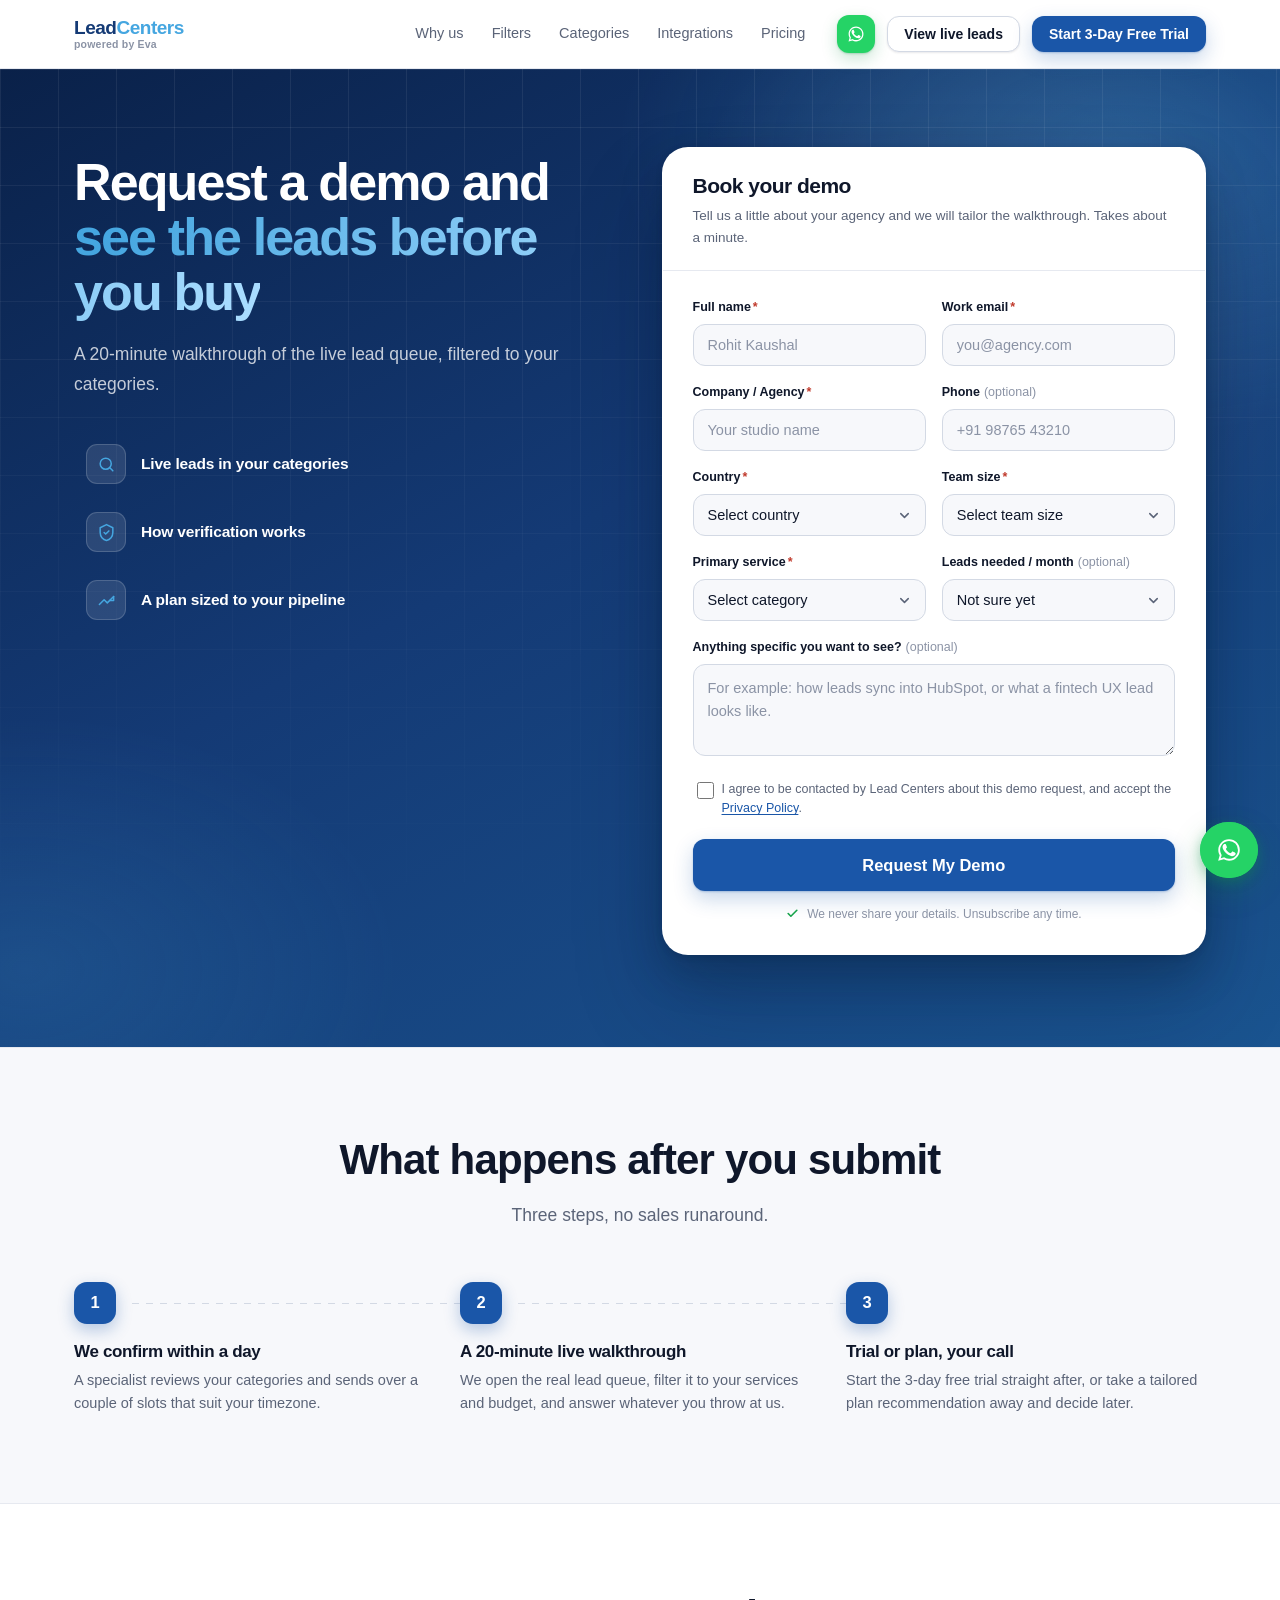
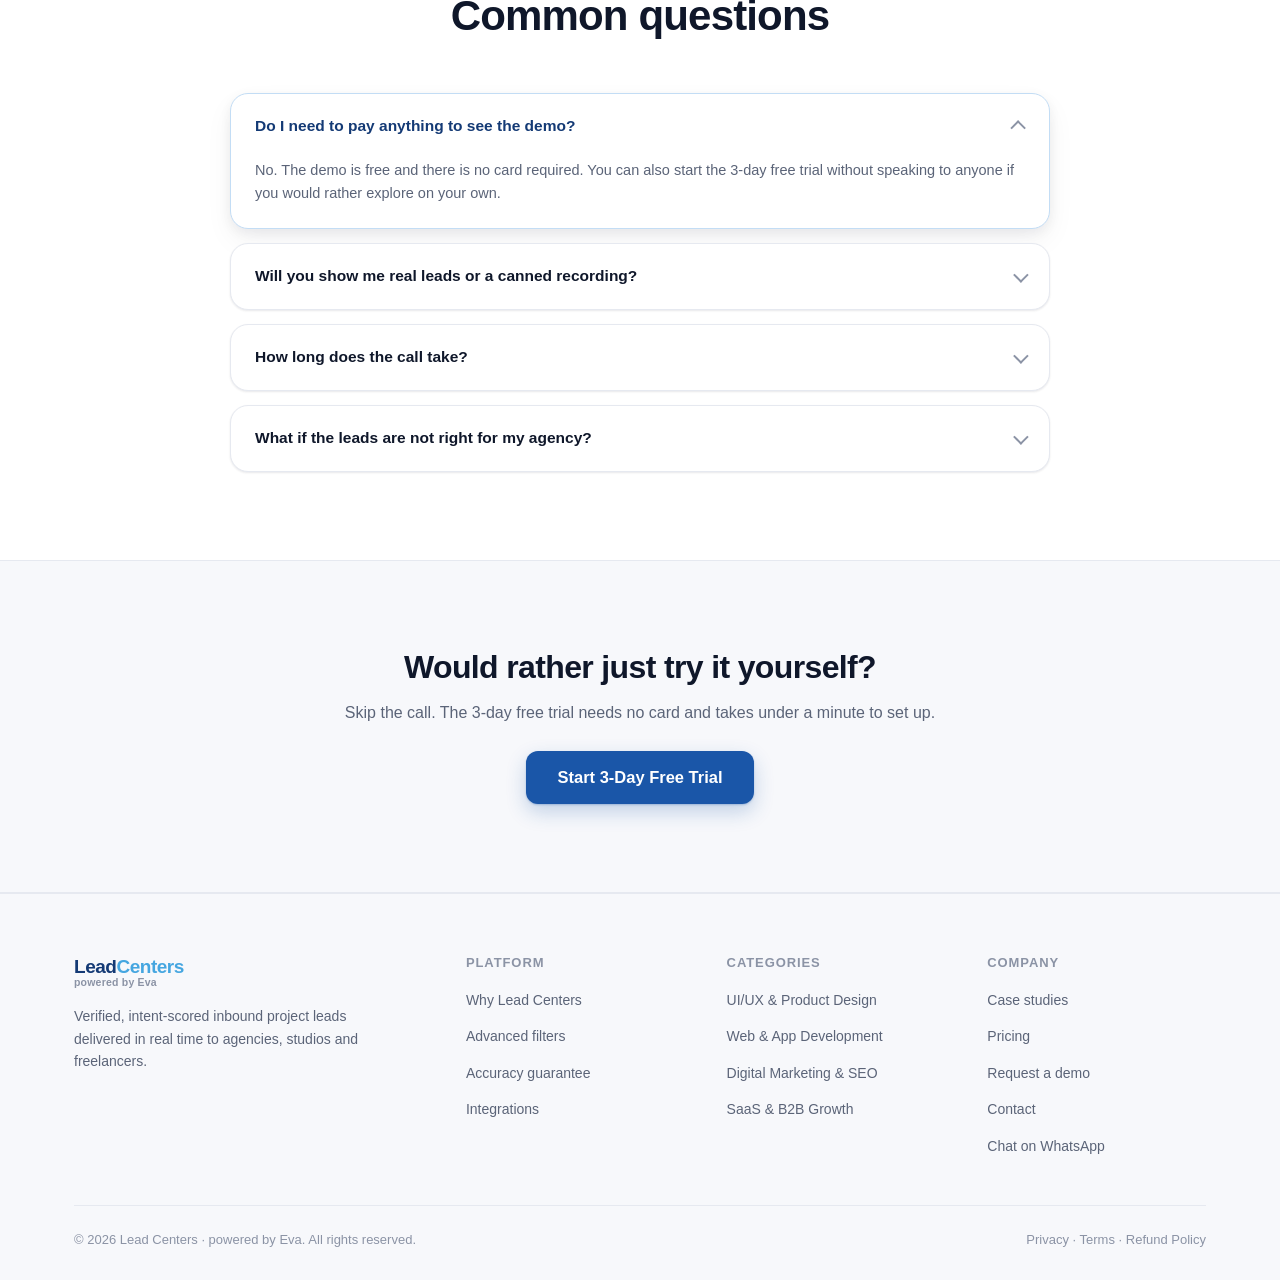
==== commit 136128c5: "Fix demo page links on file://, add WhatsApp to the nav Broken demo link - Links pointed at the fold" ====
--- a/demo/index.html
+++ b/demo/index.html
@@ -42,6 +42,8 @@
       </nav>
 
       <div class="head-cta">
+        <a href="https://wa.me/917018761328?text=Hi%20Lead%20Centers%2C%20I%27d%20like%20to%20book%20a%20demo." target="_blank" rel="noopener"
+           class="btn btn--wa btn--sm" aria-label="Chat with Lead Centers on WhatsApp" title="Chat on WhatsApp"><svg width="18" height="18" viewBox="0 0 24 24" fill="currentColor" aria-hidden="true"><path d="M17.47 14.38c-.3-.15-1.75-.86-2.02-.96-.27-.1-.47-.15-.67.15-.2.3-.77.96-.94 1.16-.17.2-.35.22-.64.08-.3-.15-1.25-.46-2.38-1.47-.88-.78-1.47-1.75-1.64-2.05-.17-.3-.02-.46.13-.6.13-.13.3-.35.45-.52.15-.17.2-.3.3-.5.1-.2.05-.37-.02-.52-.08-.15-.67-1.6-.92-2.2-.24-.58-.49-.5-.67-.51h-.57c-.2 0-.52.07-.79.37-.27.3-1.04 1.02-1.04 2.48s1.06 2.88 1.21 3.08c.15.2 2.1 3.2 5.08 4.49.71.3 1.26.49 1.69.63.71.22 1.36.19 1.87.12.57-.09 1.75-.72 2-1.41.25-.7.25-1.29.17-1.41-.07-.13-.27-.2-.57-.35z"/><path d="M12.04 2C6.58 2 2.13 6.45 2.13 11.91c0 1.75.46 3.45 1.32 4.95L2 22l5.25-1.38a9.86 9.86 0 0 0 4.79 1.22h.01c5.46 0 9.91-4.45 9.91-9.91 0-2.65-1.03-5.14-2.9-7.01A9.82 9.82 0 0 0 12.04 2zm0 18.13h-.01a8.2 8.2 0 0 1-4.18-1.15l-.3-.18-3.12.82.83-3.04-.2-.31a8.19 8.19 0 0 1-1.26-4.36c0-4.54 3.7-8.23 8.24-8.23a8.18 8.18 0 0 1 5.82 2.42 8.18 8.18 0 0 1 2.41 5.82c0 4.54-3.69 8.21-8.23 8.21z"/></svg><span>Chat on WhatsApp</span></a>
         <a href="../index.html#preview" class="btn btn--ghost btn--sm">View live leads</a>
         <a href="../index.html#pricing" class="btn btn--primary btn--sm">Start 3-Day Free Trial</a>
       </div>
@@ -58,6 +60,8 @@
       <a href="../index.html#integrations">Integrations</a>
       <a href="../index.html#pricing">Pricing</a>
       <a href="../index.html#preview">Live lead preview</a>
+      <a href="https://wa.me/917018761328?text=Hi%20Lead%20Centers%2C%20I%27d%20like%20to%20book%20a%20demo." target="_blank" rel="noopener"
+         class="btn btn--wa btn--block" aria-label="Chat with Lead Centers on WhatsApp" title="Chat on WhatsApp"><svg width="18" height="18" viewBox="0 0 24 24" fill="currentColor" aria-hidden="true"><path d="M17.47 14.38c-.3-.15-1.75-.86-2.02-.96-.27-.1-.47-.15-.67.15-.2.3-.77.96-.94 1.16-.17.2-.35.22-.64.08-.3-.15-1.25-.46-2.38-1.47-.88-.78-1.47-1.75-1.64-2.05-.17-.3-.02-.46.13-.6.13-.13.3-.35.45-.52.15-.17.2-.3.3-.5.1-.2.05-.37-.02-.52-.08-.15-.67-1.6-.92-2.2-.24-.58-.49-.5-.67-.51h-.57c-.2 0-.52.07-.79.37-.27.3-1.04 1.02-1.04 2.48s1.06 2.88 1.21 3.08c.15.2 2.1 3.2 5.08 4.49.71.3 1.26.49 1.69.63.71.22 1.36.19 1.87.12.57-.09 1.75-.72 2-1.41.25-.7.25-1.29.17-1.41-.07-.13-.27-.2-.57-.35z"/><path d="M12.04 2C6.58 2 2.13 6.45 2.13 11.91c0 1.75.46 3.45 1.32 4.95L2 22l5.25-1.38a9.86 9.86 0 0 0 4.79 1.22h.01c5.46 0 9.91-4.45 9.91-9.91 0-2.65-1.03-5.14-2.9-7.01A9.82 9.82 0 0 0 12.04 2zm0 18.13h-.01a8.2 8.2 0 0 1-4.18-1.15l-.3-.18-3.12.82.83-3.04-.2-.31a8.19 8.19 0 0 1-1.26-4.36c0-4.54 3.7-8.23 8.24-8.23a8.18 8.18 0 0 1 5.82 2.42 8.18 8.18 0 0 1 2.41 5.82c0 4.54-3.69 8.21-8.23 8.21z"/></svg><span>Chat on WhatsApp</span></a>
       <a href="../index.html#pricing" class="btn btn--primary btn--block">Start 3-Day Free Trial</a>
     </div>
   </div>
@@ -339,9 +343,9 @@
         <ul>
           <li><a href="../index.html#results">Case studies</a></li>
           <li><a href="../index.html#pricing">Pricing</a></li>
-          <li><a href="./">Request a demo</a></li>
-          <li><a href="./">Contact</a></li>
-          <li><a href="https://wa.me/919999999999?text=Hi%20Lead%20Centers%2C%20I%27d%20like%20to%20know%20more." target="_blank" rel="noopener">Chat on WhatsApp</a></li>
+          <li><a href="index.html">Request a demo</a></li>
+          <li><a href="index.html">Contact</a></li>
+          <li><a href="https://wa.me/917018761328?text=Hi%20Lead%20Centers%2C%20I%27d%20like%20to%20know%20more." target="_blank" rel="noopener">Chat on WhatsApp</a></li>
         </ul>
       </div>
     </div>
@@ -357,7 +361,7 @@
 <!-- Replace the number in the href with the real WhatsApp business number.
      Format: country code + number, digits only, no + or spaces. -->
 <a class="wa" target="_blank" rel="noopener"
-   href="https://wa.me/919999999999?text=Hi%20Lead%20Centers%2C%20I%27d%20like%20to%20book%20a%20demo."
+   href="https://wa.me/917018761328?text=Hi%20Lead%20Centers%2C%20I%27d%20like%20to%20book%20a%20demo."
    aria-label="Chat with Lead Centers on WhatsApp">
   <svg width="26" height="26" viewBox="0 0 24 24" fill="currentColor" aria-hidden="true">
     <path d="M17.47 14.38c-.3-.15-1.75-.86-2.02-.96-.27-.1-.47-.15-.67.15-.2.3-.77.96-.94 1.16-.17.2-.35.22-.64.08-.3-.15-1.25-.46-2.38-1.47-.88-.78-1.47-1.75-1.64-2.05-.17-.3-.02-.46.13-.6.13-.13.3-.35.45-.52.15-.17.2-.3.3-.5.1-.2.05-.37-.02-.52-.08-.15-.67-1.6-.92-2.2-.24-.58-.49-.5-.67-.51h-.57c-.2 0-.52.07-.79.37-.27.3-1.04 1.02-1.04 2.48s1.06 2.88 1.21 3.08c.15.2 2.1 3.2 5.08 4.49.71.3 1.26.49 1.69.63.71.22 1.36.19 1.87.12.57-.09 1.75-.72 2-1.41.25-.7.25-1.29.17-1.41-.07-.13-.27-.2-.57-.35z"/>
--- a/assets/css/layout.css
+++ b/assets/css/layout.css
@@ -31,6 +31,18 @@
 .nav a:hover { color: var(--ink); }
 
 .head-cta { display: flex; align-items: center; gap: 12px; }
+
+/* WhatsApp button: icon-only in the header, full width in the mobile drawer */
+.btn--wa {
+  background: #25d366;
+  color: #fff;
+  box-shadow: 0 1px 2px rgba(18, 140, 70, .26), 0 6px 16px rgba(18, 140, 70, .22);
+}
+.btn--wa:hover { background: #1eb85a; }
+.btn--wa svg { flex-shrink: 0; }
+
+.head-cta .btn--wa { width: 38px; height: 38px; padding: 0; }
+.head-cta .btn--wa span { display: none; }
 
 .burger {
   display: none;
--- a/assets/css/components.css
+++ b/assets/css/components.css
@@ -180,10 +180,17 @@
   position: relative;
   background: linear-gradient(158deg, #0d2a58 0%, var(--navy) 52%, #22629f 100%);
   border-radius: var(--r-lg) var(--r-lg) 0 0;
-  padding-top: 30px !important;
+  padding-top: 34px !important;
   box-shadow: 0 -10px 26px rgba(20, 58, 117, .16);
 }
-.vs__us--cap .vs__name { color: #fff; font-weight: 760; font-size: 17px; }
+.vs__us--cap .vs__name {
+  color: #fff;
+  font-weight: 780;
+  font-size: 21px;
+  letter-spacing: -.025em;
+  margin-bottom: 2px;
+}
+.vs__us--cap .vs__name em { font-style: normal; color: var(--sky); }
 .vs__us--cap .vs__kind { color: var(--sky); font-weight: 560; }
 
 .vs__ribbon {
@@ -199,20 +206,6 @@
   border-radius: 100px;
 }
 
-.vs__logo {
-  display: inline-grid;
-  place-content: center;
-  width: 36px; height: 36px;
-  border-radius: 9px;
-  background: rgba(255, 255, 255, .13);
-  border: 1px solid rgba(255, 255, 255, .18);
-  padding: 4px 5px;
-  line-height: 1.05;
-  margin-bottom: 14px;
-}
-.vs__logo i { display: block; font-style: normal; font-size: 9.5px; font-weight: 800; color: #fff; letter-spacing: -.02em; }
-.vs__logo i + i { color: var(--sky); font-size: 7.8px; }
-
 /* Body rows */
 .vs__table tbody th {
   text-align: left;
@@ -247,7 +240,11 @@
 /* Footer row */
 .vs__table tfoot td { padding: 22px 24px; border-top: 1px solid var(--line); }
 .vs__table tfoot .vs__corner { border-top: 0; }
-.vs__us--foot { border-radius: 0 0 var(--r-lg) var(--r-lg); border-top-color: #dcebfa !important; }
+.vs__us--foot {
+  border-radius: 0 0 var(--r-lg) var(--r-lg);
+  border-top-color: #dcebfa !important;
+  font-size: 13.5px; font-weight: 680; color: var(--ink);
+}
 .vs__altfoot { font-size: 12.5px; color: var(--muted-2); }
 
 .vs__note { text-align: center; margin-top: 26px; font-size: 13.5px; color: var(--muted); }
@@ -422,12 +419,6 @@
 
 .plan h3 { font-size: 17.5px; line-height: 1.3; display: flex; flex-wrap: wrap; align-items: center; gap: 8px; }
 
-.plan__save {
-  font-size: 10.5px; font-weight: 760; letter-spacing: .04em; text-transform: uppercase;
-  background: var(--green-soft); color: var(--green);
-  padding: 4px 9px; border-radius: 100px; white-space: nowrap;
-}
-.plan__save--best { background: var(--brand-soft); color: var(--brand-dark); }
 
 .plan__price { margin: 20px 0 5px; display: flex; align-items: baseline; gap: 5px; }
 .plan__price b { font-size: 33px; font-weight: 780; color: var(--ink); letter-spacing: -.045em; line-height: 1; }
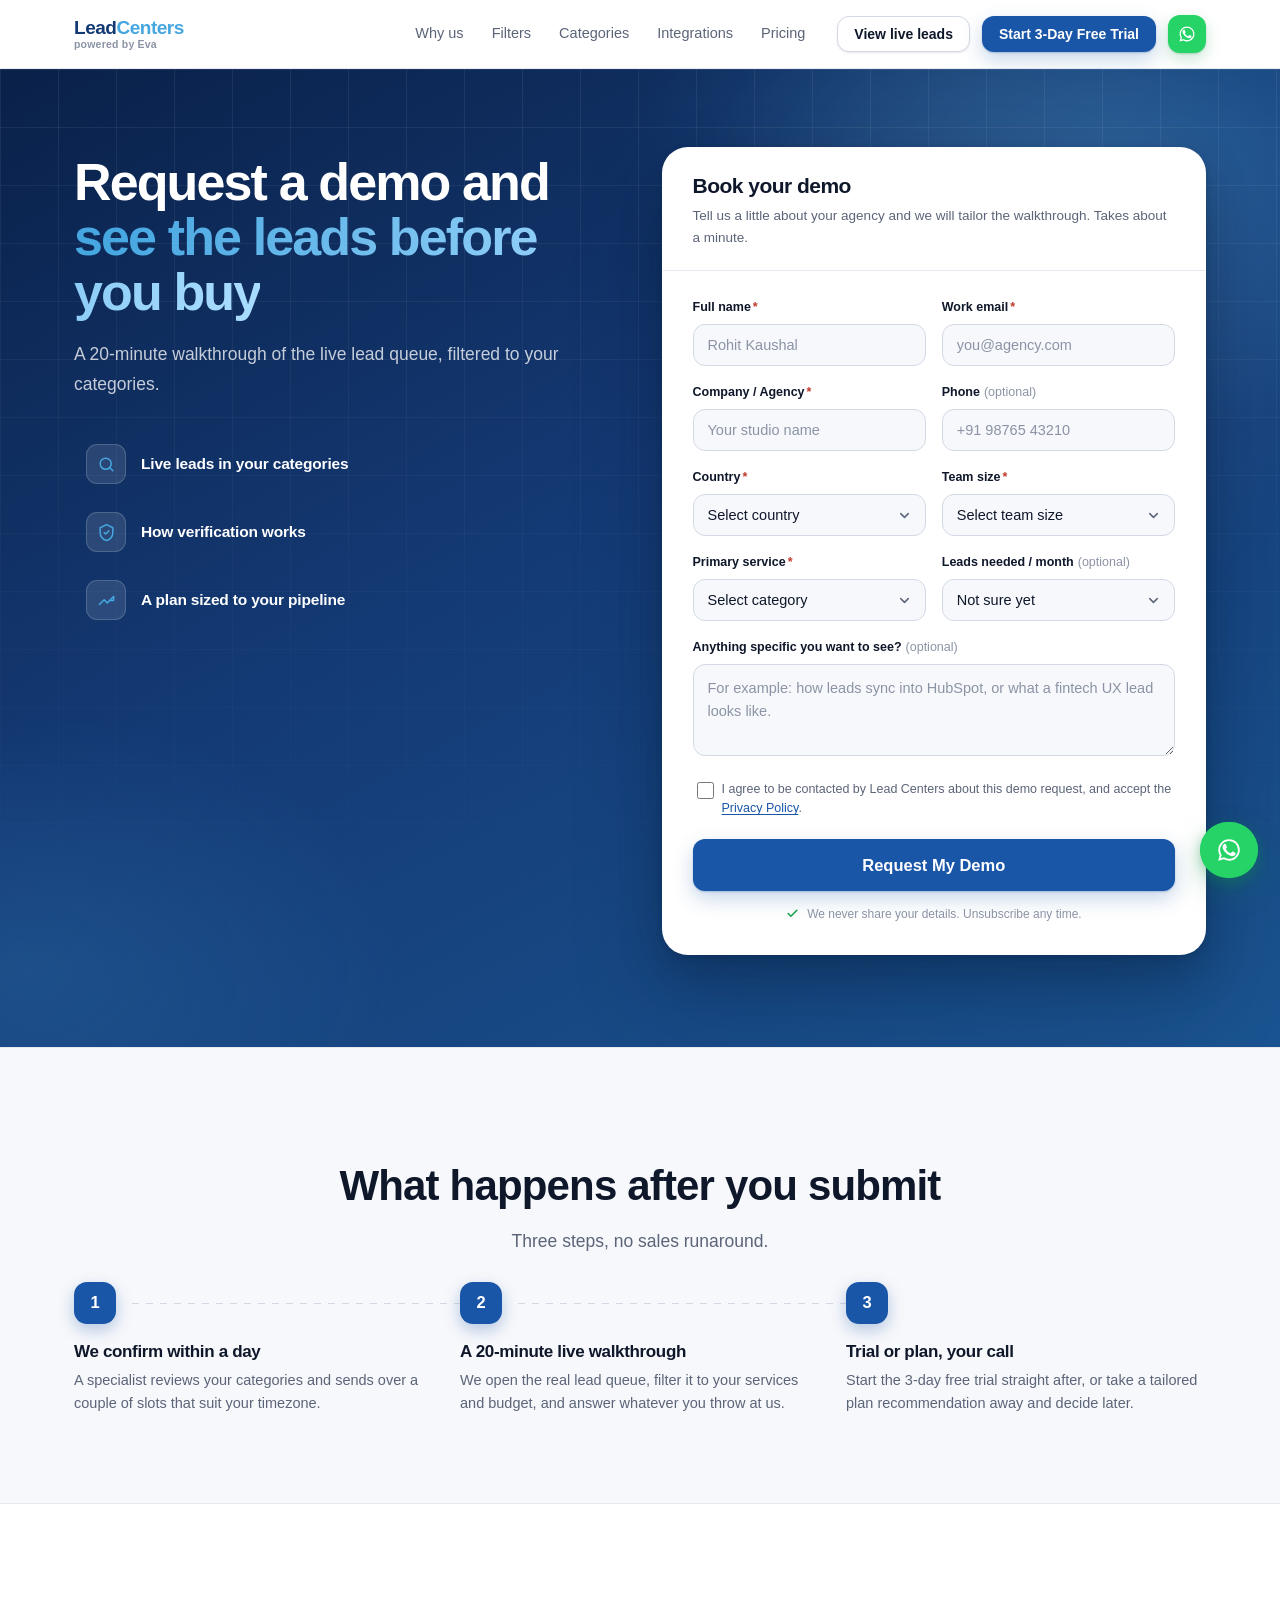
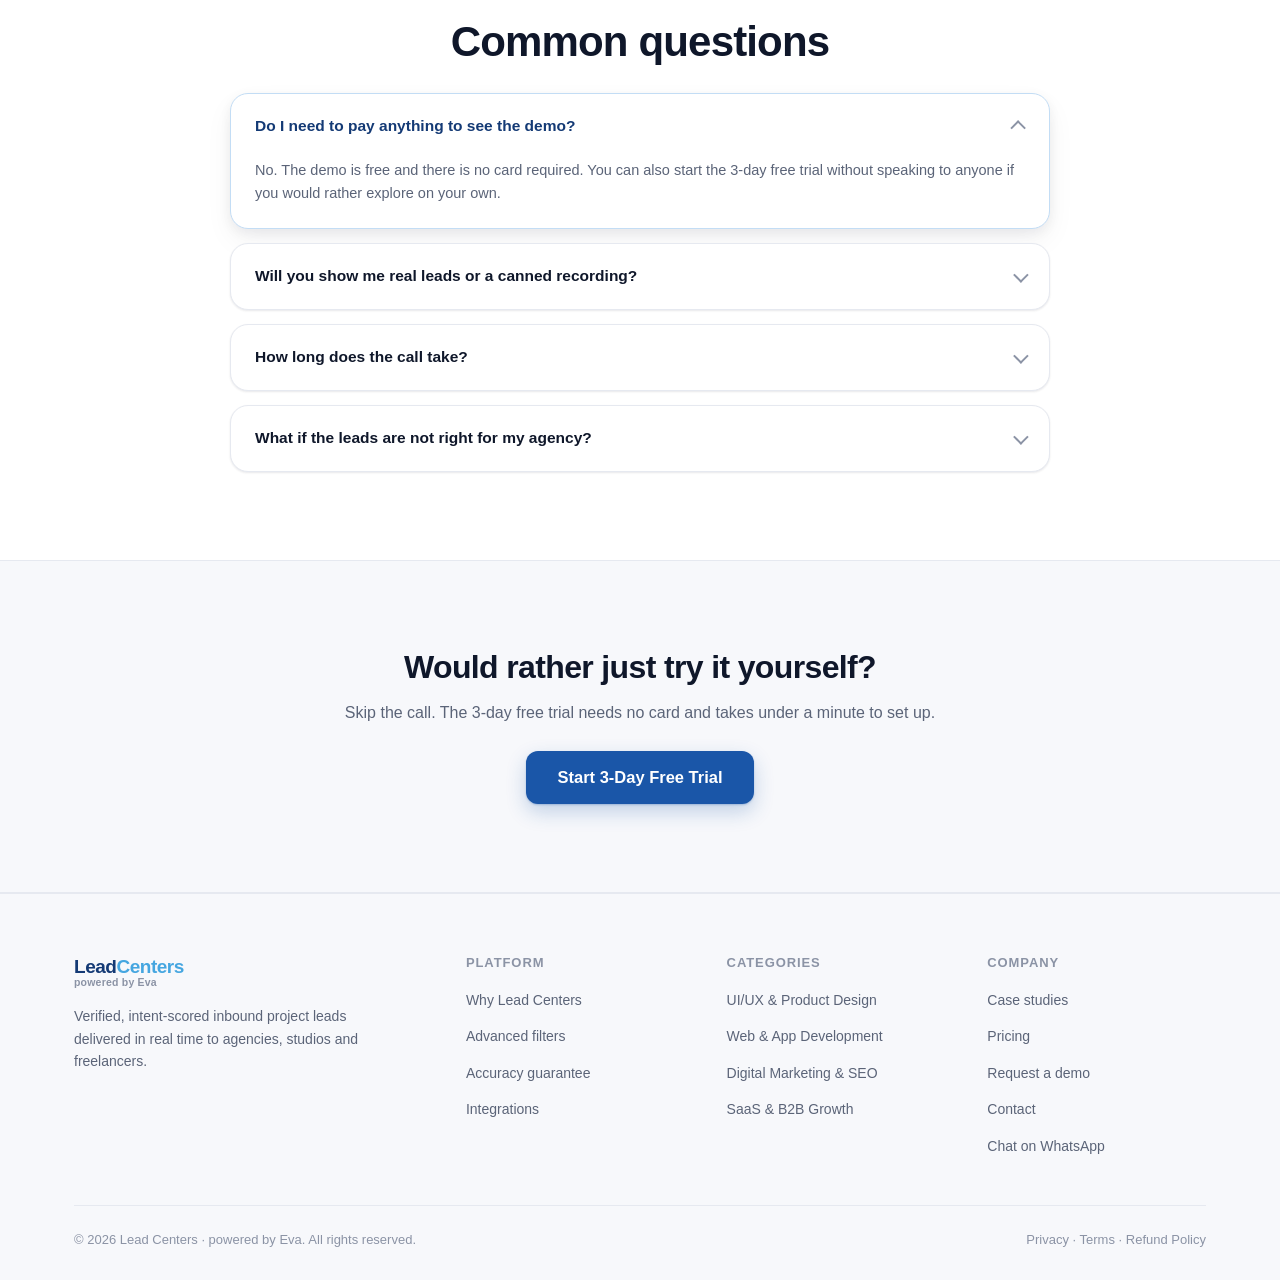
==== commit 96fb0914: "Add scroll motion, real integration logos, form delivery by email Motion (new assets/css/motion.css)" ====
--- a/demo/index.html
+++ b/demo/index.html
@@ -17,10 +17,13 @@
 <link rel="stylesheet" href="../assets/css/base.css">
 <link rel="stylesheet" href="../assets/css/layout.css">
 <link rel="stylesheet" href="../assets/css/components.css">
+<link rel="stylesheet" href="../assets/css/motion.css">
 <link rel="stylesheet" href="../assets/css/responsive.css">
 <link rel="stylesheet" href="../assets/css/demo.css">
 </head>
 <body>
+
+<div class="progress" id="progress" aria-hidden="true"></div>
 
 <!-- ══════════════════════════════════════ HEADER ══════════════════════════ -->
 <header class="site-head">
@@ -42,10 +45,10 @@
       </nav>
 
       <div class="head-cta">
-        <a href="https://wa.me/917018761328?text=Hi%20Lead%20Centers%2C%20I%27d%20like%20to%20book%20a%20demo." target="_blank" rel="noopener"
-           class="btn btn--wa btn--sm" aria-label="Chat with Lead Centers on WhatsApp" title="Chat on WhatsApp"><svg width="18" height="18" viewBox="0 0 24 24" fill="currentColor" aria-hidden="true"><path d="M17.47 14.38c-.3-.15-1.75-.86-2.02-.96-.27-.1-.47-.15-.67.15-.2.3-.77.96-.94 1.16-.17.2-.35.22-.64.08-.3-.15-1.25-.46-2.38-1.47-.88-.78-1.47-1.75-1.64-2.05-.17-.3-.02-.46.13-.6.13-.13.3-.35.45-.52.15-.17.2-.3.3-.5.1-.2.05-.37-.02-.52-.08-.15-.67-1.6-.92-2.2-.24-.58-.49-.5-.67-.51h-.57c-.2 0-.52.07-.79.37-.27.3-1.04 1.02-1.04 2.48s1.06 2.88 1.21 3.08c.15.2 2.1 3.2 5.08 4.49.71.3 1.26.49 1.69.63.71.22 1.36.19 1.87.12.57-.09 1.75-.72 2-1.41.25-.7.25-1.29.17-1.41-.07-.13-.27-.2-.57-.35z"/><path d="M12.04 2C6.58 2 2.13 6.45 2.13 11.91c0 1.75.46 3.45 1.32 4.95L2 22l5.25-1.38a9.86 9.86 0 0 0 4.79 1.22h.01c5.46 0 9.91-4.45 9.91-9.91 0-2.65-1.03-5.14-2.9-7.01A9.82 9.82 0 0 0 12.04 2zm0 18.13h-.01a8.2 8.2 0 0 1-4.18-1.15l-.3-.18-3.12.82.83-3.04-.2-.31a8.19 8.19 0 0 1-1.26-4.36c0-4.54 3.7-8.23 8.24-8.23a8.18 8.18 0 0 1 5.82 2.42 8.18 8.18 0 0 1 2.41 5.82c0 4.54-3.69 8.21-8.23 8.21z"/></svg><span>Chat on WhatsApp</span></a>
         <a href="../index.html#preview" class="btn btn--ghost btn--sm">View live leads</a>
         <a href="../index.html#pricing" class="btn btn--primary btn--sm">Start 3-Day Free Trial</a>
+       <a href="https://wa.me/917018761328?text=Hi%20Lead%20Centers%2C%20I%27d%20like%20to%20book%20a%20demo." target="_blank" rel="noopener"
+           class="btn btn--wa btn--sm" aria-label="Chat with Lead Centers on WhatsApp" title="Chat on WhatsApp"><svg width="18" height="18" viewBox="0 0 24 24" fill="currentColor" aria-hidden="true"><path d="M17.47 14.38c-.3-.15-1.75-.86-2.02-.96-.27-.1-.47-.15-.67.15-.2.3-.77.96-.94 1.16-.17.2-.35.22-.64.08-.3-.15-1.25-.46-2.38-1.47-.88-.78-1.47-1.75-1.64-2.05-.17-.3-.02-.46.13-.6.13-.13.3-.35.45-.52.15-.17.2-.3.3-.5.1-.2.05-.37-.02-.52-.08-.15-.67-1.6-.92-2.2-.24-.58-.49-.5-.67-.51h-.57c-.2 0-.52.07-.79.37-.27.3-1.04 1.02-1.04 2.48s1.06 2.88 1.21 3.08c.15.2 2.1 3.2 5.08 4.49.71.3 1.26.49 1.69.63.71.22 1.36.19 1.87.12.57-.09 1.75-.72 2-1.41.25-.7.25-1.29.17-1.41-.07-.13-.27-.2-.57-.35z"/><path d="M12.04 2C6.58 2 2.13 6.45 2.13 11.91c0 1.75.46 3.45 1.32 4.95L2 22l5.25-1.38a9.86 9.86 0 0 0 4.79 1.22h.01c5.46 0 9.91-4.45 9.91-9.91 0-2.65-1.03-5.14-2.9-7.01A9.82 9.82 0 0 0 12.04 2zm0 18.13h-.01a8.2 8.2 0 0 1-4.18-1.15l-.3-.18-3.12.82.83-3.04-.2-.31a8.19 8.19 0 0 1-1.26-4.36c0-4.54 3.7-8.23 8.24-8.23a8.18 8.18 0 0 1 5.82 2.42 8.18 8.18 0 0 1 2.41 5.82c0 4.54-3.69 8.21-8.23 8.21z"/></svg><span>Chat on WhatsApp</span></a>
       </div>
 
       <button class="burger" id="burger" aria-label="Toggle menu" aria-expanded="false"><span></span></button>
@@ -78,28 +81,28 @@
 
       <!-- Left: pitch -->
       <div class="demo__pitch">
-        <h1>Request a demo and <span class="accent">see the leads before you buy</span></h1>
-
-        <p class="demo__sub">
+        <h1 class="reveal">Request a demo and <span class="accent">see the leads before you buy</span></h1>
+
+        <p class="demo__sub reveal">
           A 20-minute walkthrough of the live lead queue, filtered to your categories.
         </p>
 
         <div class="demo__points">
-          <div class="dpoint">
+          <div class="dpoint reveal">
             <div class="dpoint__ic">
               <svg width="19" height="19" viewBox="0 0 24 24" fill="none" stroke="currentColor" stroke-width="1.9" stroke-linecap="round" stroke-linejoin="round"><circle cx="11" cy="11" r="7"/><path d="m20 20-3.5-3.5"/></svg>
             </div>
             <b>Live leads in your categories</b>
           </div>
 
-          <div class="dpoint">
+          <div class="dpoint reveal">
             <div class="dpoint__ic">
               <svg width="19" height="19" viewBox="0 0 24 24" fill="none" stroke="currentColor" stroke-width="1.9" stroke-linecap="round" stroke-linejoin="round"><path d="M12 2 4 6v6c0 5 3.4 9.2 8 10 4.6-.8 8-5 8-10V6Z"/><path d="m9 12 2 2 4-4"/></svg>
             </div>
             <b>How verification works</b>
           </div>
 
-          <div class="dpoint">
+          <div class="dpoint reveal">
             <div class="dpoint__ic">
               <svg width="19" height="19" viewBox="0 0 24 24" fill="none" stroke="currentColor" stroke-width="1.9" stroke-linecap="round" stroke-linejoin="round"><path d="M3 17l6-6 4 4 8-8"/><path d="M21 7v5h-5"/></svg>
             </div>
@@ -110,7 +113,7 @@
       </div>
 
       <!-- Right: form -->
-      <div class="fcard" id="fcard">
+      <div class="fcard reveal reveal--right reveal--slow" id="fcard">
         <div class="fcard__head">
           <h2>Book your demo</h2>
           <p>Tell us a little about your agency and we will tailor the walkthrough. Takes about a minute.</p>
@@ -118,6 +121,7 @@
 
         <div class="fcard__body">
           <form id="demoForm" novalidate>
+            <input type="text" name="_honey" style="display:none" tabindex="-1" autocomplete="off" aria-hidden="true">
             <div class="frow">
               <label class="field" data-field>
                 <span class="field__label">Full name<span class="req">*</span></span>
@@ -217,6 +221,8 @@
               <span>I agree to be contacted by Lead Centers about this demo request, and accept the <a href="#top">Privacy Policy</a>.</span>
             </label>
 
+            <p class="form-error" id="formError" role="alert"></p>
+
             <button type="submit" class="btn btn--primary btn--block btn--lg">Request My Demo</button>
 
             <p class="fcard__foot">
@@ -275,20 +281,20 @@
       <h2 class="h2">Common questions</h2>
     </div>
 
-    <div class="faq reveal">
-      <details open>
+    <div class="faq">
+      <details class="reveal" open>
         <summary>Do I need to pay anything to see the demo?</summary>
         <p>No. The demo is free and there is no card required. You can also start the 3-day free trial without speaking to anyone if you would rather explore on your own.</p>
       </details>
-      <details>
+      <details class="reveal">
         <summary>Will you show me real leads or a canned recording?</summary>
         <p>Real leads, live. We open the current queue and filter it to your categories, budget bands and regions so you can judge the quality yourself. Contact details stay masked until you are on a plan.</p>
       </details>
-      <details>
+      <details class="reveal">
         <summary>How long does the call take?</summary>
         <p>Twenty minutes is usually enough. If your team wants a deeper session on CRM sync, webhooks or the API, we will book a longer follow-up.</p>
       </details>
-      <details>
+      <details class="reveal">
         <summary>What if the leads are not right for my agency?</summary>
         <p>Then we will tell you. If your services or target budgets fall outside what our queue reliably carries, it is better for both sides to say so on the call than to sell you a plan you will cancel.</p>
       </details>
--- a/assets/css/layout.css
+++ b/assets/css/layout.css
@@ -198,6 +198,3 @@
   font-size: 13px; color: var(--muted-2);
 }
 
-/* --- Reveal animation ---------------------------------------------------- */
-.reveal { opacity: 0; transform: translateY(16px); transition: opacity .55s ease, transform .55s ease; }
-.reveal.in { opacity: 1; transform: none; }
--- a/assets/css/components.css
+++ b/assets/css/components.css
@@ -274,9 +274,13 @@
 }
 .itile:hover { transform: translateY(-2px); box-shadow: var(--shadow-md); border-color: var(--brand-border); }
 .itile__logo {
-  width: 42px; height: 42px; margin: 0 auto 12px; border-radius: 11px;
-  display: grid; place-items: center; font-weight: 800; font-size: 15px; color: #fff;
-}
+  width: 46px; height: 46px; margin: 0 auto 12px; border-radius: 12px;
+  display: grid; place-items: center;
+  background: var(--surface-2);
+  border: 1px solid var(--line);
+}
+.itile:hover .itile__logo { background: var(--surface); }
+.itile__logo svg { display: block; }
 .itile b { display: block; font-size: 14px; color: var(--ink); font-weight: 640; }
 .itile span { font-size: 12px; color: var(--muted-2); }
 
--- a/assets/css/motion.css
+++ b/assets/css/motion.css
@@ -0,0 +1,100 @@
+/* Lead Centers | Scroll motion
+   Loaded after components.css and before responsive.css, which carries the
+   prefers-reduced-motion override that switches all of this off. */
+
+/* --- Reveal system -------------------------------------------------------
+   Elements start offset and transparent, then settle when they scroll into
+   view. --d is a per-element stagger delay set by main.js from the element's
+   position among its revealing siblings.                                   */
+
+.reveal {
+  opacity: 0;
+  transform: translateY(20px);
+  transition:
+    opacity   .62s cubic-bezier(.22, .61, .36, 1),
+    transform .62s cubic-bezier(.22, .61, .36, 1);
+  transition-delay: var(--d, 0ms);
+}
+.reveal.in { opacity: 1; transform: none; }
+
+/* Direction variants */
+.reveal--left  { transform: translateX(-30px); }
+.reveal--right { transform: translateX(30px); }
+.reveal--fade  { transform: none; }
+.reveal--scale { transform: scale(.955); }
+.reveal--rise  { transform: translateY(34px); }
+
+/* Slower, longer settle for large hero-scale objects */
+.reveal--slow {
+  transition-duration: .85s, .85s;
+}
+
+/* --- Hero entrance -------------------------------------------------------
+   The hero is above the fold, so the observer fires on first paint and these
+   play as a load-in rather than a scroll reveal.                           */
+
+.hero__visual .inbox { transform-origin: 60% 40%; }
+
+/* Inbox rows cascade in behind the card itself */
+.mailrow {
+  opacity: 0;
+  transform: translateY(10px);
+  animation: row-in .55s cubic-bezier(.22, .61, .36, 1) forwards;
+}
+.mailrow:nth-child(1) { animation-delay: .55s; }
+.mailrow:nth-child(2) { animation-delay: .66s; }
+.mailrow:nth-child(3) { animation-delay: .77s; }
+.mailrow:nth-child(4) { animation-delay: .88s; }
+
+@keyframes row-in {
+  to { opacity: 1; transform: none; }
+}
+
+/* Guarantee badge pops in last */
+.floatcard {
+  opacity: 0;
+  transform: translateY(14px) scale(.94);
+  animation: pop-in .6s cubic-bezier(.34, 1.42, .64, 1) 1.05s forwards;
+}
+@keyframes pop-in {
+  to { opacity: 1; transform: none; }
+}
+
+/* --- Scroll progress bar -------------------------------------------------- */
+.progress {
+  position: fixed;
+  top: 0; left: 0;
+  height: 3px;
+  width: 100%;
+  transform: scaleX(0);
+  transform-origin: 0 50%;
+  background: linear-gradient(90deg, var(--navy), var(--brand) 45%, var(--sky));
+  z-index: 90;
+  pointer-events: none;
+}
+
+/* --- Header lift on scroll ------------------------------------------------ */
+.site-head {
+  transition: box-shadow .25s ease, background .25s ease;
+}
+.site-head.is-stuck {
+  background: rgba(255, 255, 255, .94);
+  box-shadow: 0 1px 0 rgba(15, 23, 42, .06), 0 6px 22px rgba(15, 23, 42, .07);
+}
+
+/* --- Interaction polish --------------------------------------------------- */
+
+/* Section headings get a hair more travel than the cards beneath them */
+.head.reveal { transform: translateY(26px); }
+
+/* Cards lift slightly faster than they fade, which reads as "settling" */
+.card.reveal,
+.plan.reveal,
+.itile.reveal,
+.lead.reveal { transition-duration: .55s, .5s; }
+
+@media (prefers-reduced-motion: reduce) {
+  .mailrow,
+  .floatcard { animation: none; opacity: 1; transform: none; }
+  .progress { display: none; }
+}
--- a/assets/css/demo.css
+++ b/assets/css/demo.css
@@ -277,3 +277,16 @@
   .dsteps { grid-template-columns: 1fr; }
   .dstep::after { display: none; }
 }
+
+/* Submit error message */
+.form-error:empty { display: none; }
+.form-error {
+  margin-bottom: 14px;
+  padding: 11px 14px;
+  border-radius: var(--r-md);
+  background: #fdf2f2;
+  border: 1px solid #f3c9c9;
+  color: #a03030;
+  font-size: 13px;
+  line-height: 1.5;
+}
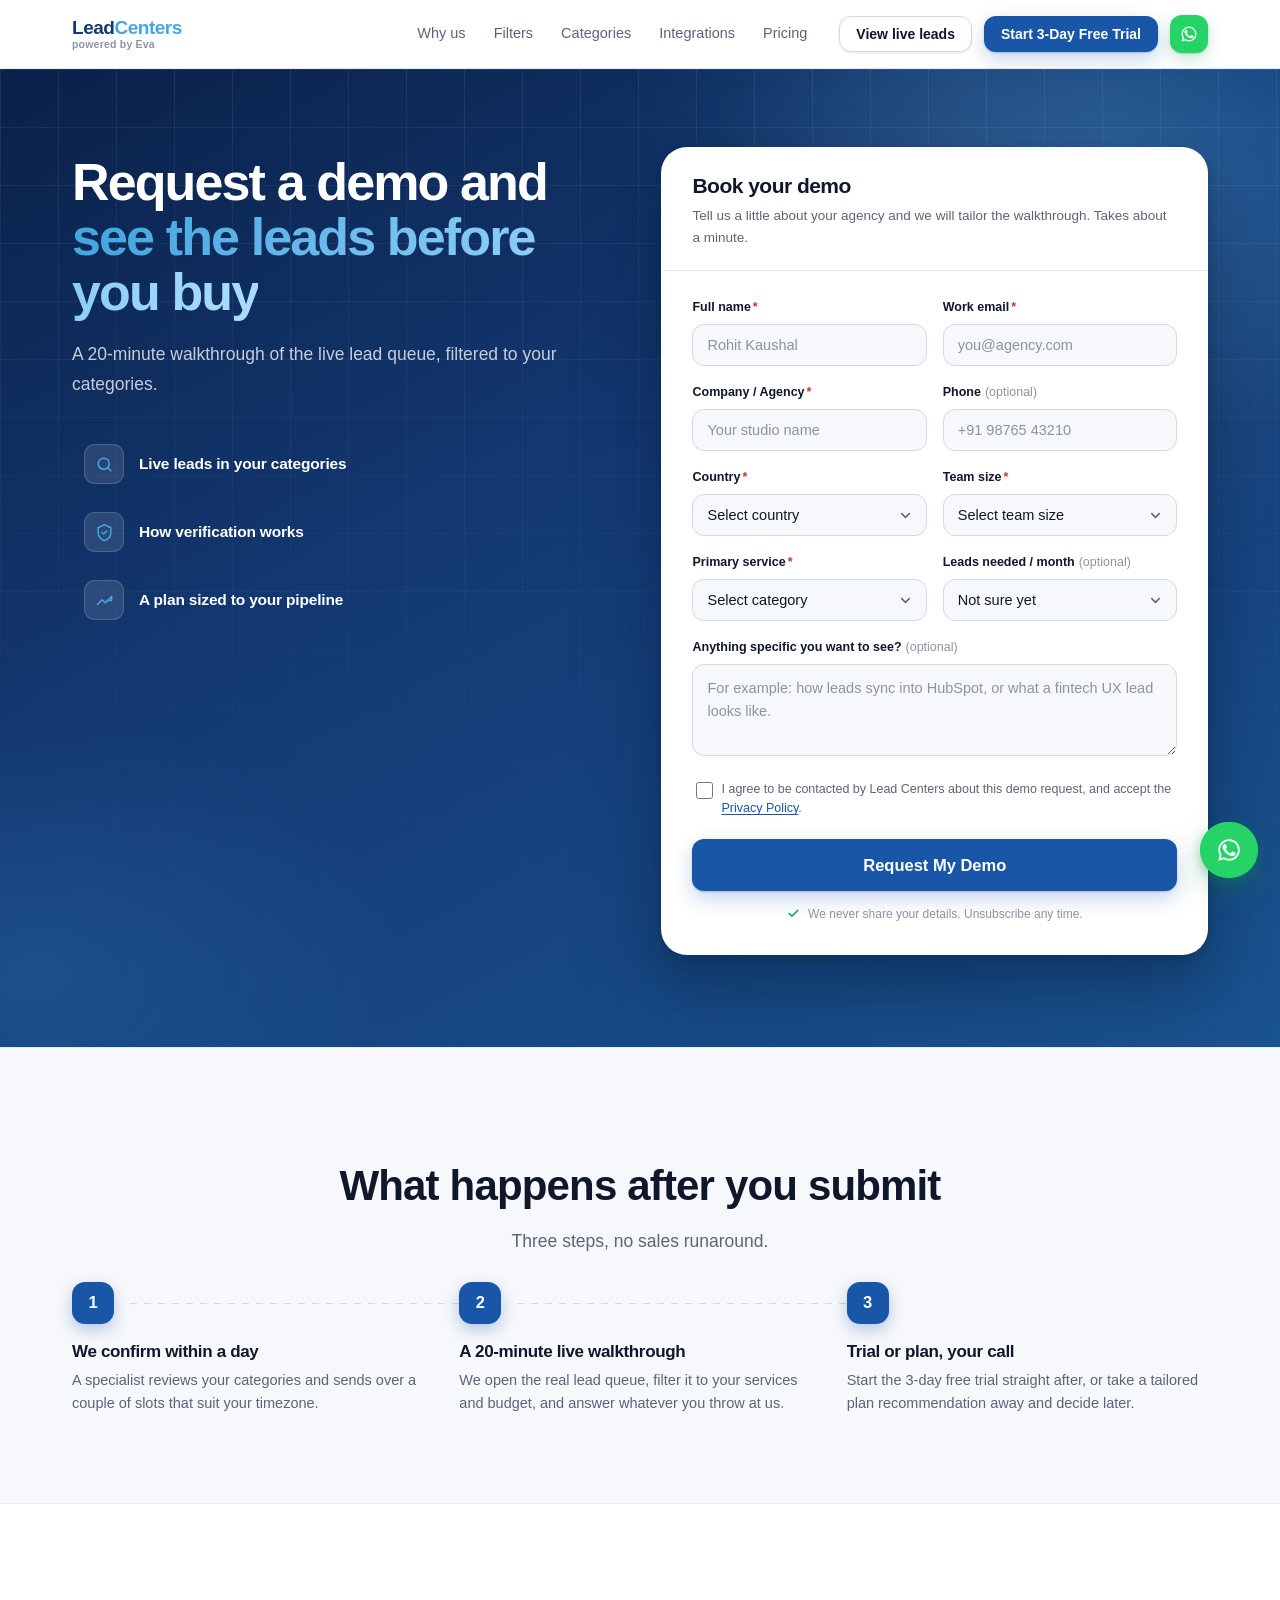
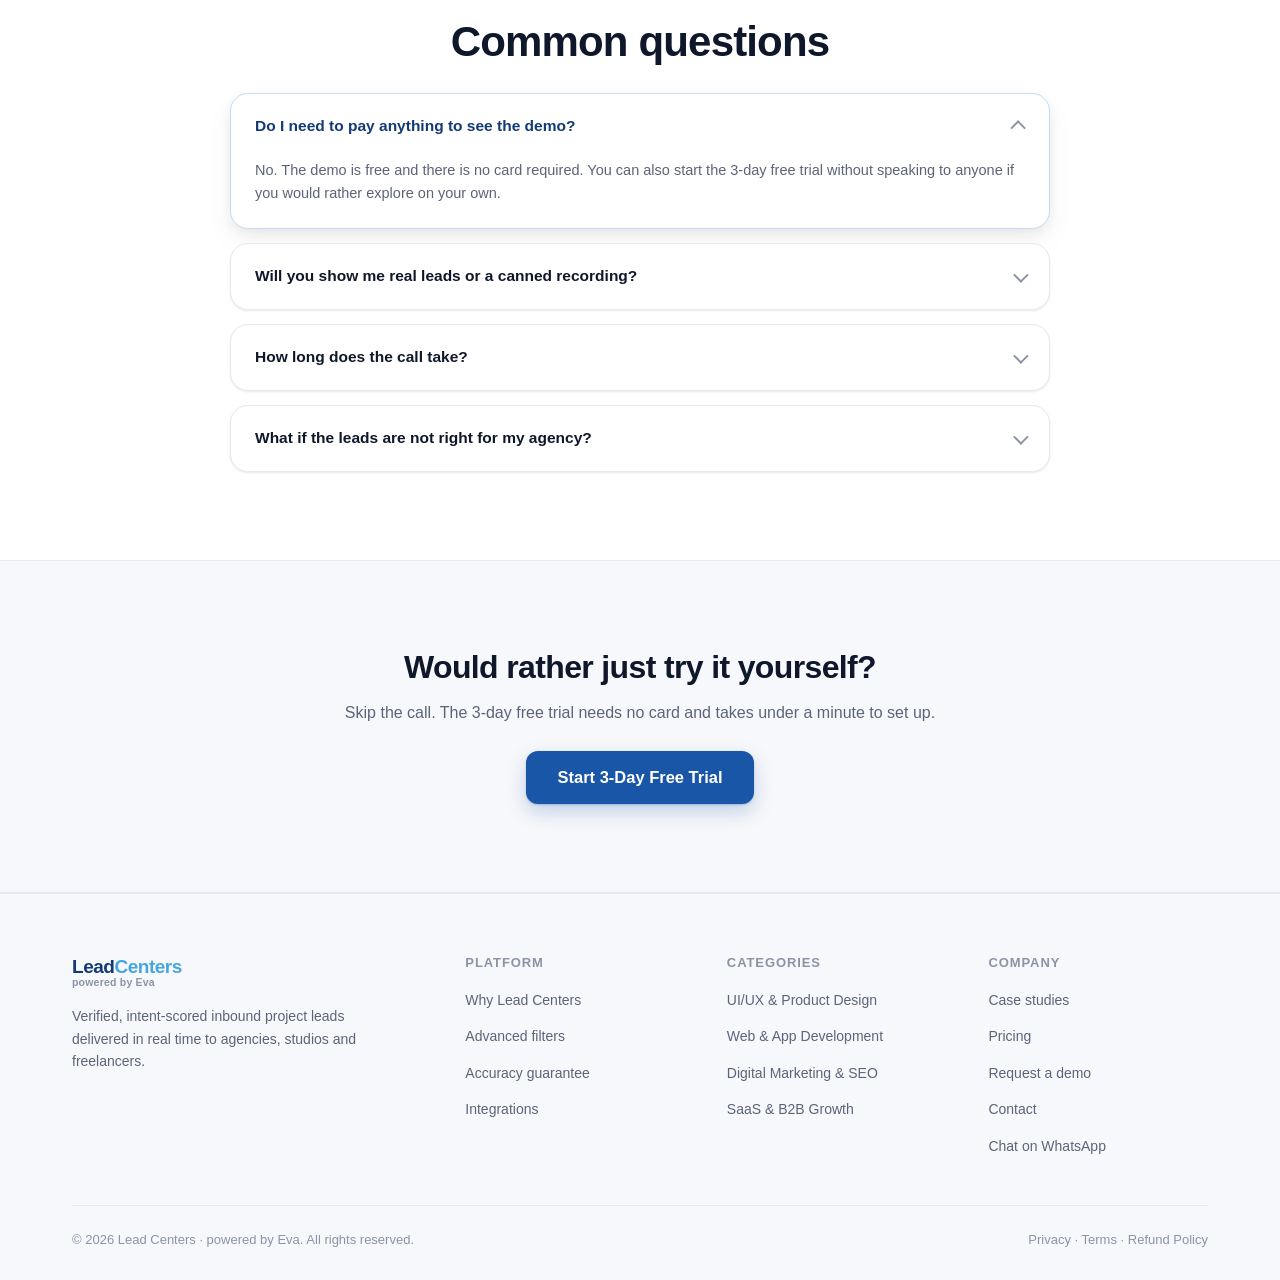
==== commit f47b6be6: "Use clean URLs throughout The address bar was showing /index.html#top. Two causes, both fixed.  - Th" ====
--- a/demo/index.html
+++ b/demo/index.html
@@ -29,7 +29,7 @@
 <header class="site-head">
   <div class="wrap">
     <div class="site-head__inner" id="headInner">
-      <a href="../index.html" class="brand" aria-label="Lead Centers home">
+      <a href="../" class="brand" aria-label="Lead Centers home">
         <span class="brand__word">
           <b>Lead<em>Centers</em></b>
           <small>powered by Eva</small>
@@ -37,16 +37,16 @@
       </a>
 
       <nav class="nav" aria-label="Primary">
-        <a href="../index.html#benefits">Why us</a>
-        <a href="../index.html#filters">Filters</a>
-        <a href="../index.html#categories">Categories</a>
-        <a href="../index.html#integrations">Integrations</a>
-        <a href="../index.html#pricing">Pricing</a>
+        <a href="../#benefits">Why us</a>
+        <a href="../#filters">Filters</a>
+        <a href="../#categories">Categories</a>
+        <a href="../#integrations">Integrations</a>
+        <a href="../#pricing">Pricing</a>
       </nav>
 
       <div class="head-cta">
-        <a href="../index.html#preview" class="btn btn--ghost btn--sm">View live leads</a>
-        <a href="../index.html#pricing" class="btn btn--primary btn--sm">Start 3-Day Free Trial</a>
+        <a href="../#preview" class="btn btn--ghost btn--sm">View live leads</a>
+        <a href="../#pricing" class="btn btn--primary btn--sm">Start 3-Day Free Trial</a>
        <a href="https://wa.me/917018761328?text=Hi%20Lead%20Centers%2C%20I%27d%20like%20to%20book%20a%20demo." target="_blank" rel="noopener"
            class="btn btn--wa btn--sm" aria-label="Chat with Lead Centers on WhatsApp" title="Chat on WhatsApp"><svg width="18" height="18" viewBox="0 0 24 24" fill="currentColor" aria-hidden="true"><path d="M17.47 14.38c-.3-.15-1.75-.86-2.02-.96-.27-.1-.47-.15-.67.15-.2.3-.77.96-.94 1.16-.17.2-.35.22-.64.08-.3-.15-1.25-.46-2.38-1.47-.88-.78-1.47-1.75-1.64-2.05-.17-.3-.02-.46.13-.6.13-.13.3-.35.45-.52.15-.17.2-.3.3-.5.1-.2.05-.37-.02-.52-.08-.15-.67-1.6-.92-2.2-.24-.58-.49-.5-.67-.51h-.57c-.2 0-.52.07-.79.37-.27.3-1.04 1.02-1.04 2.48s1.06 2.88 1.21 3.08c.15.2 2.1 3.2 5.08 4.49.71.3 1.26.49 1.69.63.71.22 1.36.19 1.87.12.57-.09 1.75-.72 2-1.41.25-.7.25-1.29.17-1.41-.07-.13-.27-.2-.57-.35z"/><path d="M12.04 2C6.58 2 2.13 6.45 2.13 11.91c0 1.75.46 3.45 1.32 4.95L2 22l5.25-1.38a9.86 9.86 0 0 0 4.79 1.22h.01c5.46 0 9.91-4.45 9.91-9.91 0-2.65-1.03-5.14-2.9-7.01A9.82 9.82 0 0 0 12.04 2zm0 18.13h-.01a8.2 8.2 0 0 1-4.18-1.15l-.3-.18-3.12.82.83-3.04-.2-.31a8.19 8.19 0 0 1-1.26-4.36c0-4.54 3.7-8.23 8.24-8.23a8.18 8.18 0 0 1 5.82 2.42 8.18 8.18 0 0 1 2.41 5.82c0 4.54-3.69 8.21-8.23 8.21z"/></svg><span>Chat on WhatsApp</span></a>
       </div>
@@ -57,15 +57,15 @@
 
   <div class="nav-drop" id="navDrop">
     <div class="wrap" style="padding-inline:0">
-      <a href="../index.html#benefits">Why us</a>
-      <a href="../index.html#filters">Filters</a>
-      <a href="../index.html#categories">Categories</a>
-      <a href="../index.html#integrations">Integrations</a>
-      <a href="../index.html#pricing">Pricing</a>
-      <a href="../index.html#preview">Live lead preview</a>
+      <a href="../#benefits">Why us</a>
+      <a href="../#filters">Filters</a>
+      <a href="../#categories">Categories</a>
+      <a href="../#integrations">Integrations</a>
+      <a href="../#pricing">Pricing</a>
+      <a href="../#preview">Live lead preview</a>
       <a href="https://wa.me/917018761328?text=Hi%20Lead%20Centers%2C%20I%27d%20like%20to%20book%20a%20demo." target="_blank" rel="noopener"
          class="btn btn--wa btn--block" aria-label="Chat with Lead Centers on WhatsApp" title="Chat on WhatsApp"><svg width="18" height="18" viewBox="0 0 24 24" fill="currentColor" aria-hidden="true"><path d="M17.47 14.38c-.3-.15-1.75-.86-2.02-.96-.27-.1-.47-.15-.67.15-.2.3-.77.96-.94 1.16-.17.2-.35.22-.64.08-.3-.15-1.25-.46-2.38-1.47-.88-.78-1.47-1.75-1.64-2.05-.17-.3-.02-.46.13-.6.13-.13.3-.35.45-.52.15-.17.2-.3.3-.5.1-.2.05-.37-.02-.52-.08-.15-.67-1.6-.92-2.2-.24-.58-.49-.5-.67-.51h-.57c-.2 0-.52.07-.79.37-.27.3-1.04 1.02-1.04 2.48s1.06 2.88 1.21 3.08c.15.2 2.1 3.2 5.08 4.49.71.3 1.26.49 1.69.63.71.22 1.36.19 1.87.12.57-.09 1.75-.72 2-1.41.25-.7.25-1.29.17-1.41-.07-.13-.27-.2-.57-.35z"/><path d="M12.04 2C6.58 2 2.13 6.45 2.13 11.91c0 1.75.46 3.45 1.32 4.95L2 22l5.25-1.38a9.86 9.86 0 0 0 4.79 1.22h.01c5.46 0 9.91-4.45 9.91-9.91 0-2.65-1.03-5.14-2.9-7.01A9.82 9.82 0 0 0 12.04 2zm0 18.13h-.01a8.2 8.2 0 0 1-4.18-1.15l-.3-.18-3.12.82.83-3.04-.2-.31a8.19 8.19 0 0 1-1.26-4.36c0-4.54 3.7-8.23 8.24-8.23a8.18 8.18 0 0 1 5.82 2.42 8.18 8.18 0 0 1 2.41 5.82c0 4.54-3.69 8.21-8.23 8.21z"/></svg><span>Chat on WhatsApp</span></a>
-      <a href="../index.html#pricing" class="btn btn--primary btn--block">Start 3-Day Free Trial</a>
+      <a href="../#pricing" class="btn btn--primary btn--block">Start 3-Day Free Trial</a>
     </div>
   </div>
 </header>
@@ -238,7 +238,7 @@
           </div>
           <h2>Demo request received</h2>
           <p>Thanks, <span id="doneName">there</span>. Our team will reach out within one business day to schedule your walkthrough.</p>
-          <a href="../index.html#pricing" class="btn btn--ghost">Meanwhile, view pricing</a>
+          <a href="../#pricing" class="btn btn--ghost">Meanwhile, view pricing</a>
         </div>
       </div>
 
@@ -308,7 +308,7 @@
     <div class="dcta reveal">
       <h2 class="h2">Would rather just try it yourself?</h2>
       <p>Skip the call. The 3-day free trial needs no card and takes under a minute to set up.</p>
-      <a href="../index.html#pricing" class="btn btn--primary btn--lg">Start 3-Day Free Trial</a>
+      <a href="../#pricing" class="btn btn--primary btn--lg">Start 3-Day Free Trial</a>
     </div>
   </div>
 </section>
@@ -318,7 +318,7 @@
   <div class="wrap">
     <div class="foot__grid foot">
       <div class="foot__about">
-        <a href="../index.html" class="brand">
+        <a href="../" class="brand">
           <span class="brand__word"><b>Lead<em>Centers</em></b><small>powered by Eva</small></span>
         </a>
         <p>Verified, intent-scored inbound project leads delivered in real time to agencies, studios and freelancers.</p>
@@ -327,30 +327,30 @@
       <div>
         <h4>Platform</h4>
         <ul>
-          <li><a href="../index.html#benefits">Why Lead Centers</a></li>
-          <li><a href="../index.html#filters">Advanced filters</a></li>
-          <li><a href="../index.html#guarantee">Accuracy guarantee</a></li>
-          <li><a href="../index.html#integrations">Integrations</a></li>
+          <li><a href="../#benefits">Why Lead Centers</a></li>
+          <li><a href="../#filters">Advanced filters</a></li>
+          <li><a href="../#guarantee">Accuracy guarantee</a></li>
+          <li><a href="../#integrations">Integrations</a></li>
         </ul>
       </div>
 
       <div>
         <h4>Categories</h4>
         <ul>
-          <li><a href="../index.html#categories">UI/UX &amp; Product Design</a></li>
-          <li><a href="../index.html#categories">Web &amp; App Development</a></li>
-          <li><a href="../index.html#categories">Digital Marketing &amp; SEO</a></li>
-          <li><a href="../index.html#categories">SaaS &amp; B2B Growth</a></li>
+          <li><a href="../#categories">UI/UX &amp; Product Design</a></li>
+          <li><a href="../#categories">Web &amp; App Development</a></li>
+          <li><a href="../#categories">Digital Marketing &amp; SEO</a></li>
+          <li><a href="../#categories">SaaS &amp; B2B Growth</a></li>
         </ul>
       </div>
 
       <div>
         <h4>Company</h4>
         <ul>
-          <li><a href="../index.html#results">Case studies</a></li>
-          <li><a href="../index.html#pricing">Pricing</a></li>
-          <li><a href="index.html">Request a demo</a></li>
-          <li><a href="index.html">Contact</a></li>
+          <li><a href="../#results">Case studies</a></li>
+          <li><a href="../#pricing">Pricing</a></li>
+          <li><a href="./">Request a demo</a></li>
+          <li><a href="./">Contact</a></li>
           <li><a href="https://wa.me/917018761328?text=Hi%20Lead%20Centers%2C%20I%27d%20like%20to%20know%20more." target="_blank" rel="noopener">Chat on WhatsApp</a></li>
         </ul>
       </div>
--- a/assets/css/responsive.css
+++ b/assets/css/responsive.css
@@ -1,7 +1,23 @@
 /* Lead Centers | All media queries. Must load last.
-   Part of the split stylesheet. Load order: base, layout, components, responsive. */
+   Part of the split stylesheet. Load order: base, layout, components, motion,
+   responsive. Breakpoints, widest first:
 
-/* --- Responsive ---------------------------------------------------------- */
+     1280  large laptop trims
+     1024  tablet landscape: split layouts collapse to one column
+      860  nav collapses into the drawer
+      760  phone landscape / small tablet: everything goes single column
+      600  phone portrait
+      400  small phone
+   plus height and capability queries at the end.                           */
+
+/* --- 1280: keep wide layouts from crowding the viewport edge -------------- */
+@media (max-width: 1280px) {
+  :root { --gutter: 22px; }
+  .hero__grid { gap: 44px; }
+  .demo__grid { gap: 48px; }
+}
+
+/* --- 1024: tablet landscape ---------------------------------------------- */
 @media (max-width: 1024px) {
   .hero__grid { grid-template-columns: 1fr; gap: 48px; }
   .hero__sub { max-width: none; }
@@ -15,38 +31,156 @@
   .plans:not(.plans--4) .plan--feature { order: -1; }
   .plan__billed { min-height: 0; }
   .foot__grid { grid-template-columns: 1fr 1fr; gap: 34px; }
+
+  /* Directional reveals become vertical: sideways travel causes overflow
+     once the columns stack. */
+  .reveal--left, .reveal--right { transform: translateY(20px); }
 }
 
+/* --- 860: nav collapses --------------------------------------------------- */
 @media (max-width: 860px) {
-  .nav, .head-cta { display: none; }
-  .burger { display: flex; }
+  .nav { display: none; }
+
+  /* Keep only WhatsApp in the header bar; the rest moves into the drawer. */
+  .head-cta { gap: 8px; margin-left: auto; }
+  .head-cta > .btn:not(.btn--wa) { display: none; }
+
+  .burger { display: flex; margin-left: 0; }
+
   .nav-drop {
     border-top: 1px solid var(--line);
     background: var(--surface);
     padding: 16px var(--gutter) 22px;
+    max-height: calc(100vh - 68px);
+    overflow-y: auto;
   }
   .nav-drop.open { display: block; }
   .nav-drop a { display: block; padding: 11px 0; font-size: 15px; font-weight: 560; color: var(--ink-2); border-bottom: 1px solid var(--line); }
-  .nav-drop .btn { margin-top: 16px; }
+  /* .nav-drop a would otherwise flatten these to left-aligned blocks */
+  .nav-drop .btn {
+    display: inline-flex;
+    justify-content: center;
+    padding: 14px 22px;
+    margin-top: 14px;
+    border-bottom: 0;
+    color: #fff;
+  }
+  .nav-drop .btn--ghost { color: var(--ink); }
 }
 
+/* --- 760: single column --------------------------------------------------- */
 @media (max-width: 760px) {
-  section { padding: 62px 0; }
-  .hero { padding: 52px 0 58px; }
+  section { padding: 60px 0; }
+  .hero { padding: 46px 0 56px; }
+
   .grid-3, .grid-4, .steps, .leads { grid-template-columns: 1fr; }
   .plans--4 { grid-template-columns: 1fr; max-width: 480px; margin-inline: auto; }
-  .vs { padding: 8px; border-radius: var(--r-lg); }
   .step::after { display: none; }
+
   .case__body { padding: 30px; }
   .case__stats { grid-template-columns: 1fr; padding: 26px 30px; gap: 22px; }
   .finale { padding: 46px 24px; }
+  .foot__grid { grid-template-columns: 1fr; }
+
   .fresult { flex-wrap: wrap; }
   .fresult .btn { margin-left: 0; width: 100%; }
-  .foot__grid { grid-template-columns: 1fr; }
-  .btn { width: 100%; }
-  .hero__cta .btn, .finale__cta .btn { flex: 1 1 100%; }
+
+  /* Only the buttons that are meant to fill their container go full width.
+     A blanket rule here breaks the inline "Unlock" buttons on lead cards. */
+  .hero__cta .btn,
+  .finale__cta .btn,
+  .dcta .btn,
+  .plan .btn { width: 100%; flex: 1 1 100%; }
+
+  /* Comparison table: shrink the cells so less horizontal scrolling is needed */
+  .vs { padding: 8px; border-radius: var(--r-lg); }
+  .vs__table { min-width: 660px; }
+  .vs__table thead th { padding: 18px 14px; }
+  .vs__table tbody th,
+  .vs__table tbody td,
+  .vs__table tfoot td { padding: 14px; font-size: 13.5px; }
+  .vs__table tbody th b { font-size: 14px; }
+  .vs__table tbody th span { display: none; }
+  .vs__us--cap .vs__name { font-size: 17px; }
+  .vs__ribbon { top: 10px; right: 10px; font-size: 9.5px; padding: 3px 8px; }
+  col.c-feat { width: 34%; }
+
+  /* Keep the float clear of the footer's tap targets */
+  .wa { right: 14px; bottom: 14px; }
 }
 
+/* --- 600: phone portrait -------------------------------------------------- */
+@media (max-width: 600px) {
+  :root { --gutter: 18px; }
+  section { padding: 52px 0; }
+  .head { margin-bottom: 36px; }
+
+  .site-head__inner { height: 62px; gap: 12px; }
+  .brand__word b { font-size: 17.5px; }
+  .brand__word small { font-size: 10px; }
+
+  .card { padding: 22px; }
+  .plan { padding: 26px 20px; }
+  .lede { font-size: 16px; }
+
+  /* Lead cards: the masked contact and its button stop fighting for width */
+  .lead__lock { flex-wrap: wrap; gap: 12px; }
+  .lead__lock .masked { flex: 1 1 100%; }
+  .lead__lock .btn { width: 100%; }
+
+  /* Intent rows drop the score chip onto its own line rather than squeezing */
+  .intent { grid-template-columns: auto 1fr; row-gap: 10px; }
+  .intent .score { grid-column: 2; justify-self: start; }
+
+  .fgroup, .fpanel__head, .fresult { padding-inline: 18px; }
+  .chip { font-size: 12.5px; padding: 6px 12px; }
+
+  .hook { padding: 20px 18px; font-size: 12px; }
+  .quote { font-size: 19px; }
+  .kpi b { font-size: 28px; }
+  .plan__price b { font-size: 30px; }
+
+  .foot__base { flex-direction: column; align-items: flex-start; gap: 8px; }
+}
+
+/* --- 400: small phone ----------------------------------------------------- */
+@media (max-width: 400px) {
+  :root { --gutter: 15px; }
+
+  .hero h1, .demo h1 { font-size: 29px; letter-spacing: -.03em; }
+  .hero__sub, .demo__sub { font-size: 15.5px; }
+  .h2 { font-size: 25px; }
+
+  .btn--lg { padding: 15px 20px; font-size: 15.5px; }
+  .card__icon { width: 40px; height: 40px; }
+
+  .inbox__list { padding: 6px; }
+  .mailrow { grid-template-columns: 32px 1fr; padding: 11px; gap: 10px; }
+  .mailrow .avatar { width: 32px; height: 32px; font-size: 11px; }
+  .mailrow__time { display: none; }
+
+  .floatcard { position: static; margin-top: 14px; right: auto; bottom: auto; }
+
+  .plan__price b { font-size: 27px; }
+  .fdone { padding: 40px 20px; }
+  .wa { height: 48px; padding: 0 12px; }
+  .wa svg { width: 22px; height: 22px; }
+}
+
+/* --- Short viewports: phones in landscape --------------------------------- */
+@media (max-height: 520px) and (orientation: landscape) {
+  .hero, .demo { padding-top: 34px; padding-bottom: 40px; }
+  .nav-drop { max-height: calc(100vh - 56px); }
+}
+
+/* --- Touch devices: hover states never resolve ---------------------------- */
+@media (hover: none) {
+  .card:hover, .plan:hover, .itile:hover, .lead:hover { transform: none; }
+  .wa:hover { gap: 0; padding-right: 16px; transform: none; }
+  .wa:hover .wa__label { max-width: 0; opacity: 0; }
+}
+
+/* --- Reduced motion ------------------------------------------------------- */
 @media (prefers-reduced-motion: reduce) {
   html { scroll-behavior: auto; }
   *, *::before, *::after { animation-duration: .001ms !important; transition-duration: .001ms !important; }
--- a/assets/css/demo.css
+++ b/assets/css/demo.css
@@ -290,3 +290,22 @@
   font-size: 13px;
   line-height: 1.5;
 }
+
+/* --- Small phones ---------------------------------------------------------- */
+@media (max-width: 600px) {
+  .fcard__head { padding: 20px 18px; }
+  .fcard__body { padding: 18px; }
+  .fcard__head h2 { font-size: 19px; }
+  .field input, .field select, .field textarea { font-size: 16px; }
+  .dpoint b { font-size: 14.5px; }
+  .faq summary { padding: 17px 18px; font-size: 14.5px; }
+  .faq p { padding: 0 18px 18px; font-size: 14px; }
+}
+
+@media (max-width: 400px) {
+  .demo__points { margin-top: 26px; }
+  .dpoint { padding: 9px 8px; grid-template-columns: 36px 1fr; gap: 12px; }
+  .dpoint__ic { width: 36px; height: 36px; border-radius: 10px; }
+  .dpoint__ic svg { width: 17px; height: 17px; }
+  .fdone__ic { width: 54px; height: 54px; }
+}
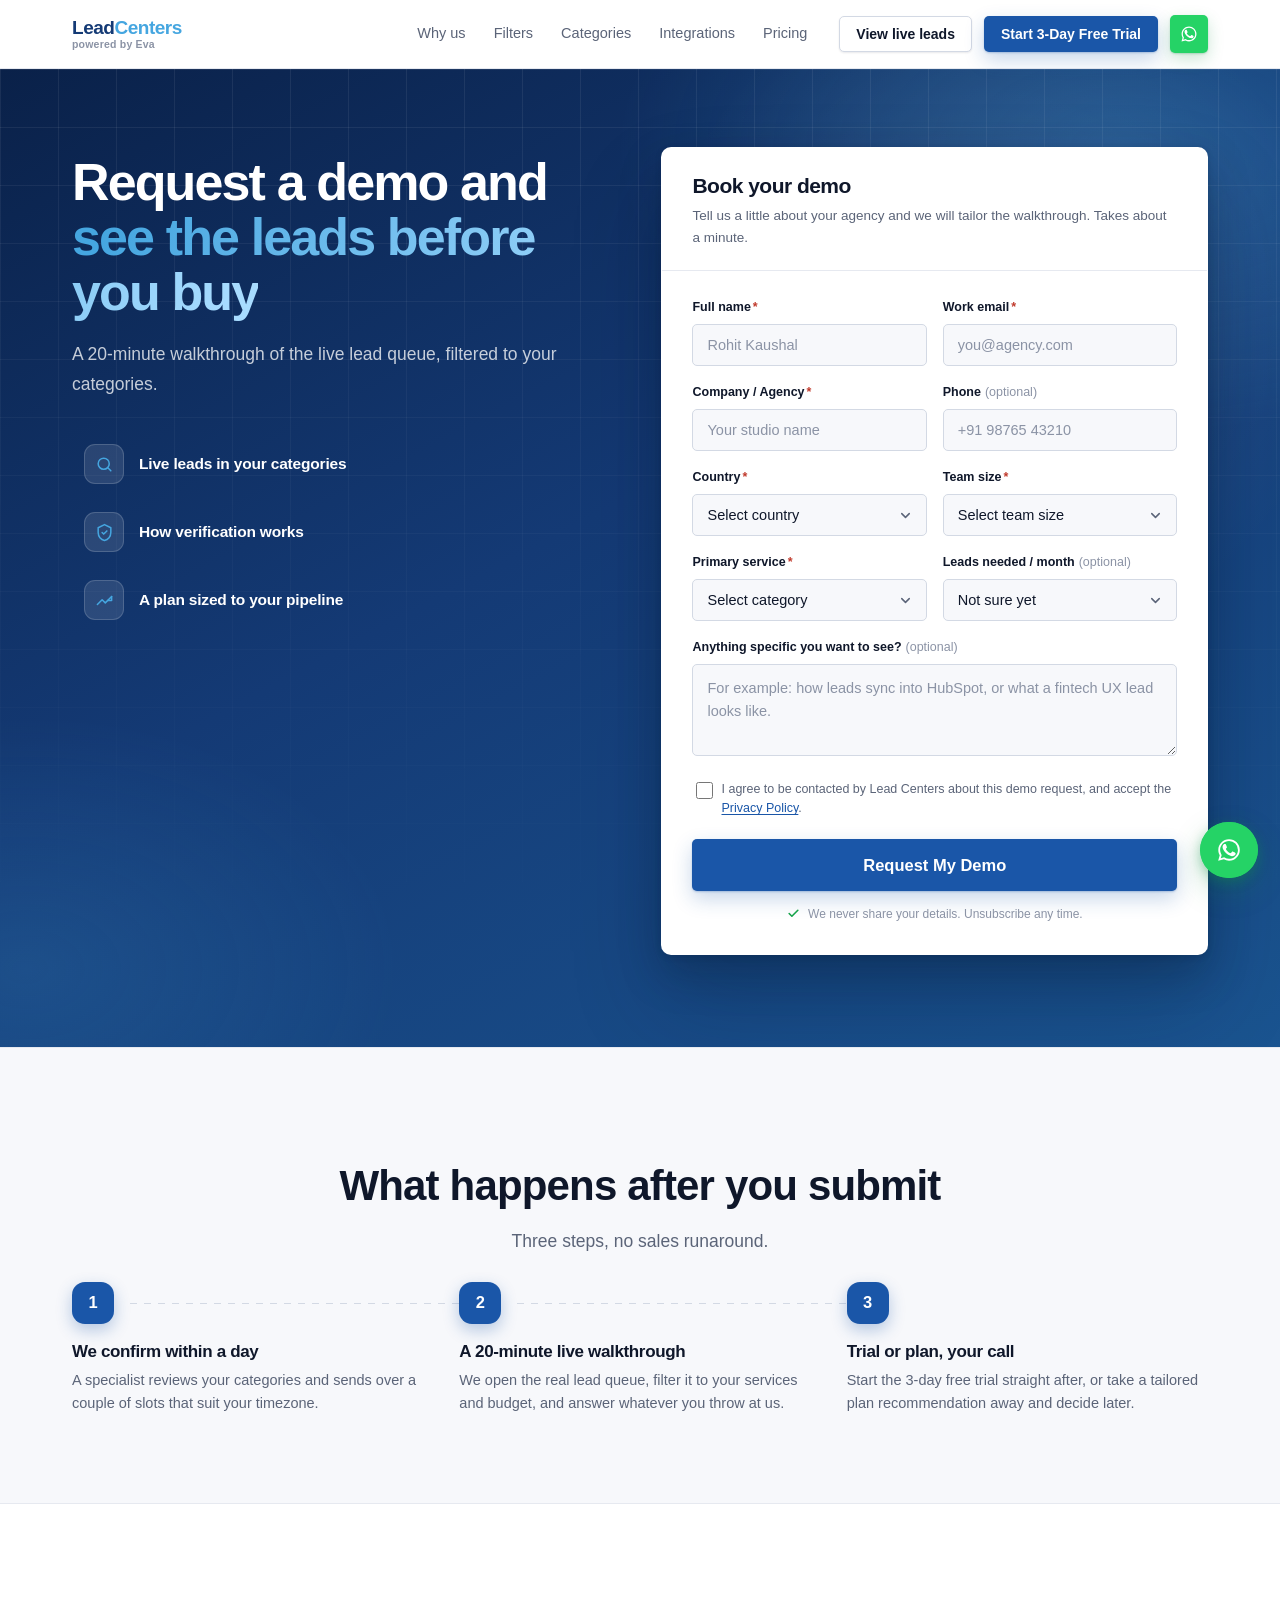
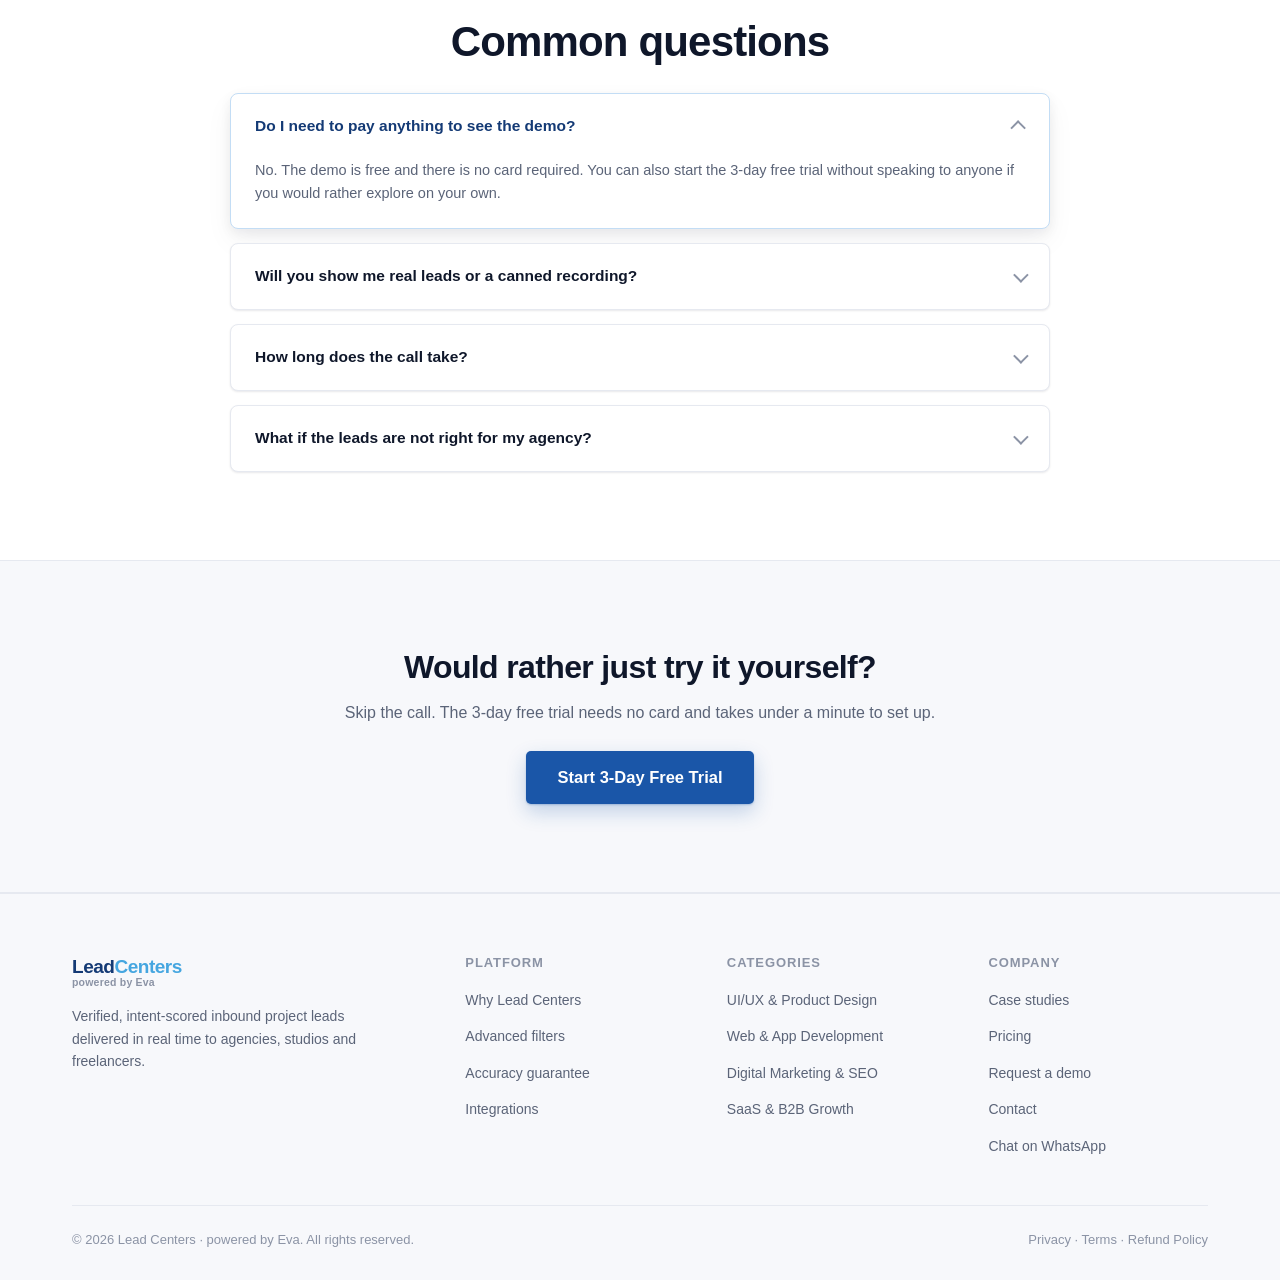
==== commit fda87535: "Rework the design around melius.com dark slabs and hero motion Takes the reference site's structure " ====
--- a/demo/index.html
+++ b/demo/index.html
@@ -14,12 +14,12 @@
 <link rel="icon" type="image/svg+xml" href="../assets/img/favicon.svg">
 
 <!-- Stylesheets: load order matters -->
-<link rel="stylesheet" href="../assets/css/base.css">
-<link rel="stylesheet" href="../assets/css/layout.css">
-<link rel="stylesheet" href="../assets/css/components.css">
-<link rel="stylesheet" href="../assets/css/motion.css">
-<link rel="stylesheet" href="../assets/css/responsive.css">
-<link rel="stylesheet" href="../assets/css/demo.css">
+<link rel="stylesheet" href="../assets/css/base.css?v=3">
+<link rel="stylesheet" href="../assets/css/layout.css?v=3">
+<link rel="stylesheet" href="../assets/css/components.css?v=3">
+<link rel="stylesheet" href="../assets/css/motion.css?v=3">
+<link rel="stylesheet" href="../assets/css/responsive.css?v=3">
+<link rel="stylesheet" href="../assets/css/demo.css?v=3">
 </head>
 <body>
 
@@ -376,7 +376,7 @@
   <span class="wa__label">Chat on WhatsApp</span>
 </a>
 
-<script src="../assets/js/main.js"></script>
-<script src="../assets/js/demo.js"></script>
+<script src="../assets/js/main.js?v=3"></script>
+<script src="../assets/js/demo.js?v=3"></script>
 </body>
 </html>
--- a/assets/css/base.css
+++ b/assets/css/base.css
@@ -31,10 +31,10 @@
   --surface-3:    #f1f3f9;
 
   /* Shape & depth */
-  --r-sm: 8px;
-  --r-md: 12px;
-  --r-lg: 18px;
-  --r-xl: 26px;
+  --r-sm: 3px;
+  --r-md: 5px;
+  --r-lg: 8px;
+  --r-xl: 10px;
   --shadow-sm: 0 1px 2px rgba(15, 23, 42, .06), 0 1px 3px rgba(15, 23, 42, .04);
   --shadow-md: 0 4px 12px rgba(15, 23, 42, .06), 0 12px 28px rgba(15, 23, 42, .05);
   --shadow-lg: 0 10px 24px rgba(15, 23, 42, .08), 0 28px 60px rgba(15, 23, 42, .08);
@@ -155,3 +155,64 @@
   border-color: rgba(255, 255, 255, .45);
 }
 .btn--outline-light:hover { background: rgba(255, 255, 255, .12); border-color: #fff; }
+
+/* --- Dark slab tokens ----------------------------------------------------
+   Deep navy surfaces used by .section--dark and the hero. The page stays
+   light; these are punctuation, not a theme. */
+:root {
+  --slab:         #0b2145;  /* slab ground */
+  --slab-2:       #102b56;  /* panel raised on a slab */
+  --slab-3:       #16386b;  /* hover state inside a slab */
+  --slab-line:    rgba(255, 255, 255, .12);
+  --slab-line-2:  rgba(255, 255, 255, .22);
+  --slab-ink:     #f4f8fd;
+  --slab-muted:   #adc2de;
+  --slab-muted-2: #8299ba;
+
+  /* Slow-in, slow-out curves */
+  --ease-quart: cubic-bezier(.76, 0, .24, 1);
+  --ease-sine:  cubic-bezier(.37, 0, .63, 1);
+}
+
+/* --- Dark slabs ----------------------------------------------------------
+   Full-bleed navy sections that break up the light page. A soft wash from
+   the top edge keeps the slab from reading as a flat block. */
+.section--dark {
+  position: relative;
+  background:
+    radial-gradient(900px 420px at 50% -12%, rgba(69, 166, 224, .18) 0%, transparent 68%),
+    var(--slab);
+  color: var(--slab-muted);
+}
+.section--dark h2,
+.section--dark h3,
+.section--dark h4 { color: var(--slab-ink); }
+.section--dark .lede { color: var(--slab-muted); }
+
+/* Ghost buttons invert on any dark surface */
+.section--dark .btn--ghost,
+.hero .btn--ghost {
+  background: transparent;
+  color: #fff;
+  border-color: var(--slab-line-2);
+  box-shadow: none;
+}
+.section--dark .btn--ghost:hover,
+.hero .btn--ghost:hover {
+  background: rgba(255, 255, 255, .1);
+  border-color: rgba(255, 255, 255, .5);
+}
+
+/* Primary buttons switch to the sky accent on navy, where the action blue
+   sits too close to the slab to read as a call to action. */
+.section--dark .btn--primary,
+.hero .btn--primary {
+  background: var(--sky);
+  color: #06203f;
+  box-shadow: 0 1px 2px rgba(69, 166, 224, .3), 0 8px 22px rgba(69, 166, 224, .26);
+}
+.section--dark .btn--primary:hover,
+.hero .btn--primary:hover {
+  background: #63b7ea;
+  box-shadow: 0 2px 5px rgba(69, 166, 224, .34), 0 14px 30px rgba(69, 166, 224, .3);
+}
--- a/assets/css/layout.css
+++ b/assets/css/layout.css
@@ -198,3 +198,38 @@
   font-size: 13px; color: var(--muted-2);
 }
 
+
+/* --- Hero as a dark slab -------------------------------------------------
+   The hero is the first navy slab. Two gradient washes drift slowly behind
+   the content on ::before, while ::after keeps the existing grid overlay.
+   The inbox card stays light, so it reads as a lit object on a dark ground. */
+.hero {
+  background: var(--slab);
+  color: var(--slab-muted);
+}
+.hero::before {
+  content: "";
+  position: absolute;
+  inset: -14% 0;              /* bleed, so the drift never exposes an edge */
+  background:
+    radial-gradient(1100px 560px at 78% 10%, rgba(69, 166, 224, .30) 0%, transparent 62%),
+    radial-gradient(820px 480px at 4% 2%,  rgba(26, 86, 168, .46) 0%, transparent 60%);
+  animation: hero-drift 14s var(--ease-sine) infinite alternate;
+  pointer-events: none;
+}
+.hero::after {
+  background-image:
+    linear-gradient(rgba(255, 255, 255, .07) 1px, transparent 1px),
+    linear-gradient(90deg, rgba(255, 255, 255, .07) 1px, transparent 1px);
+  opacity: 1;
+}
+
+.hero h1 { color: var(--slab-ink); }
+.hero h1 .accent {
+  background: linear-gradient(115deg, var(--sky) 8%, #9ad4f5 94%);
+  -webkit-background-clip: text;
+  background-clip: text;
+  color: transparent;
+}
+.hero__sub  { color: var(--slab-muted); }
+.hero__note { color: var(--slab-muted-2); }
--- a/assets/css/components.css
+++ b/assets/css/components.css
@@ -30,12 +30,7 @@
 .guarantee { display: grid; grid-template-columns: 1fr 1fr; gap: 60px; align-items: center; }
 
 .guarantee__list { display: grid; gap: 22px; margin-top: 30px; }
-.gitem { display: grid; grid-template-columns: 42px 1fr; gap: 16px; }
-.gitem__badge {
-  width: 42px; height: 42px; border-radius: 12px;
-  display: grid; place-items: center;
-  background: var(--green-soft); color: var(--green);
-}
+.gitem { display: block; }
 .gitem h4 { font-size: 16.5px; margin-bottom: 5px; }
 .gitem p { font-size: 14.5px; color: var(--muted); }
 
@@ -387,7 +382,7 @@
 
 .case__stats { background: var(--surface-2); border-left: 1px solid var(--line); padding: 46px 36px; display: grid; gap: 30px; align-content: center; }
 .kpi b { display: block; font-size: 32px; font-weight: 780; color: var(--ink); letter-spacing: -.04em; line-height: 1.05; }
-.kpi b .up { color: var(--green); }
+.kpi b .up { color: var(--green); font-size: inherit; }  /* .kpi span would otherwise shrink it to the label size */
 .kpi span { font-size: 13px; color: var(--muted); }
 
 /* --- Pricing ------------------------------------------------------------- */
@@ -532,3 +527,74 @@
 @media (prefers-reduced-motion: reduce) {
   .wa::before { animation: none; }
 }
+
+/* --- Components on a dark slab -------------------------------------------
+   Overrides for the filter panel and the case study, which are the two
+   sections that sit on navy. Everything else stays on the light page. */
+
+/* Filter panel */
+.section--dark .fpanel {
+  background: var(--slab-2);
+  border-color: var(--slab-line);
+  box-shadow: 0 18px 48px rgba(3, 12, 28, .45);
+}
+.section--dark .fpanel__head {
+  background: rgba(255, 255, 255, .04);
+  border-bottom-color: var(--slab-line);
+}
+.section--dark .fpanel__head h4 { color: var(--slab-ink); }
+.section--dark .fpanel__reset { color: var(--sky); }
+.section--dark .fpanel__reset:hover { background: rgba(69, 166, 224, .14); }
+.section--dark .fgroup { border-bottom-color: var(--slab-line); }
+.section--dark .fgroup__label { color: var(--slab-muted-2); }
+
+.section--dark .chip {
+  background: rgba(255, 255, 255, .05);
+  border-color: var(--slab-line-2);
+  color: var(--slab-muted);
+}
+.section--dark .chip:hover { border-color: var(--sky); color: #fff; }
+.section--dark .chip[aria-pressed="true"] {
+  background: var(--sky);
+  border-color: var(--sky);
+  color: #06203f;
+  box-shadow: 0 2px 10px rgba(69, 166, 224, .36);
+}
+
+.section--dark .fresult { background: rgba(255, 255, 255, .04); }
+.section--dark .fresult__n { color: var(--sky); }
+.section--dark .fresult__l { color: var(--slab-muted); }
+
+/* Intent rows */
+.section--dark .intent {
+  background: var(--slab-2);
+  border-color: var(--slab-line);
+  box-shadow: none;
+}
+.section--dark .intent b { color: var(--slab-ink); }
+.section--dark .intent p { color: var(--slab-muted); }
+.section--dark .intent__ic { background: rgba(69, 166, 224, .16); color: var(--sky); }
+.section--dark .score { background: rgba(34, 197, 94, .16); color: #6ee7a0; }
+.section--dark .score--warm { background: rgba(245, 158, 11, .18); color: #f0c274; }
+
+/* Case study */
+.case__lede { margin-top: 20px; font-size: 15px; color: var(--muted); }
+
+.section--dark .case {
+  background: var(--slab-2);
+  border-color: var(--slab-line);
+  box-shadow: 0 24px 60px rgba(3, 12, 28, .45);
+}
+.section--dark .quote { color: var(--slab-ink); }
+.section--dark .quote::before,
+.section--dark .quote::after { color: var(--sky); }
+.section--dark .case__lede { color: var(--slab-muted); }
+.section--dark .case__who b { color: var(--slab-ink); }
+.section--dark .case__who span { color: var(--slab-muted); }
+.section--dark .case__stats {
+  background: rgba(255, 255, 255, .04);
+  border-left-color: var(--slab-line);
+}
+.section--dark .kpi b { color: var(--slab-ink); }
+.section--dark .kpi b .up { color: #6ee7a0; }
+.section--dark .kpi span { color: var(--slab-muted); }
--- a/assets/css/motion.css
+++ b/assets/css/motion.css
@@ -98,3 +98,25 @@
   .floatcard { animation: none; opacity: 1; transform: none; }
   .progress { display: none; }
 }
+
+/* --- Hero gradient drift -------------------------------------------------
+   Continuous, symmetrical travel behind the hero, on an alternating loop so
+   it never snaps back. Slow enough to register as atmosphere, not motion. */
+@keyframes hero-drift {
+  from { transform: translate3d(0, -5%, 0); }
+  to   { transform: translate3d(0,  5%, 0); }
+}
+
+/* --- Hero push-in --------------------------------------------------------
+   The hero object enters slightly oversized and settles to true size, so it
+   reads as a push-in rather than a slide. Rides the reveal system above,
+   which already supplies the opacity fade and the in-view trigger.        */
+.reveal--push { transform: scale(1.04); }
+.hero__visual.reveal--push {
+  transition-duration: 1.05s, 1.05s;
+  transition-timing-function: var(--ease-quart), var(--ease-quart);
+}
+
+@media (prefers-reduced-motion: reduce) {
+  .hero::before { animation: none; transform: none; }
+}
